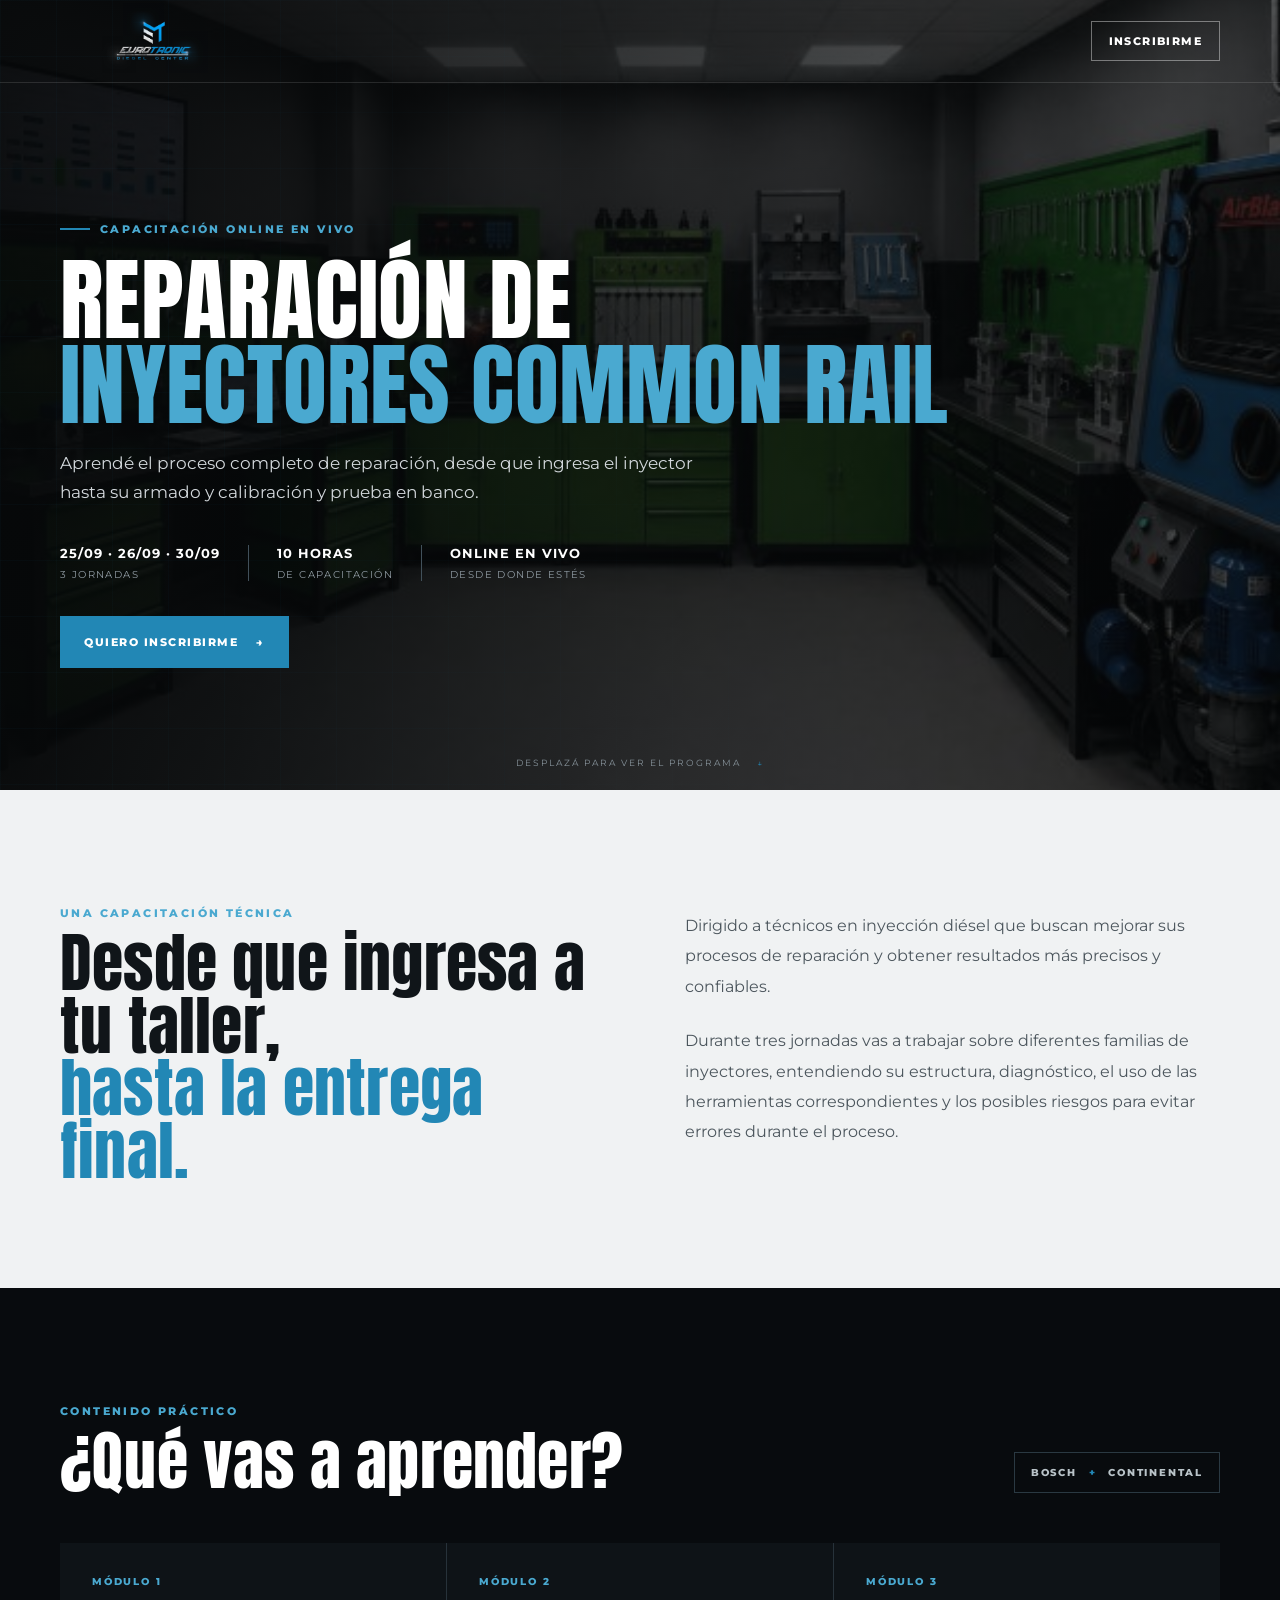
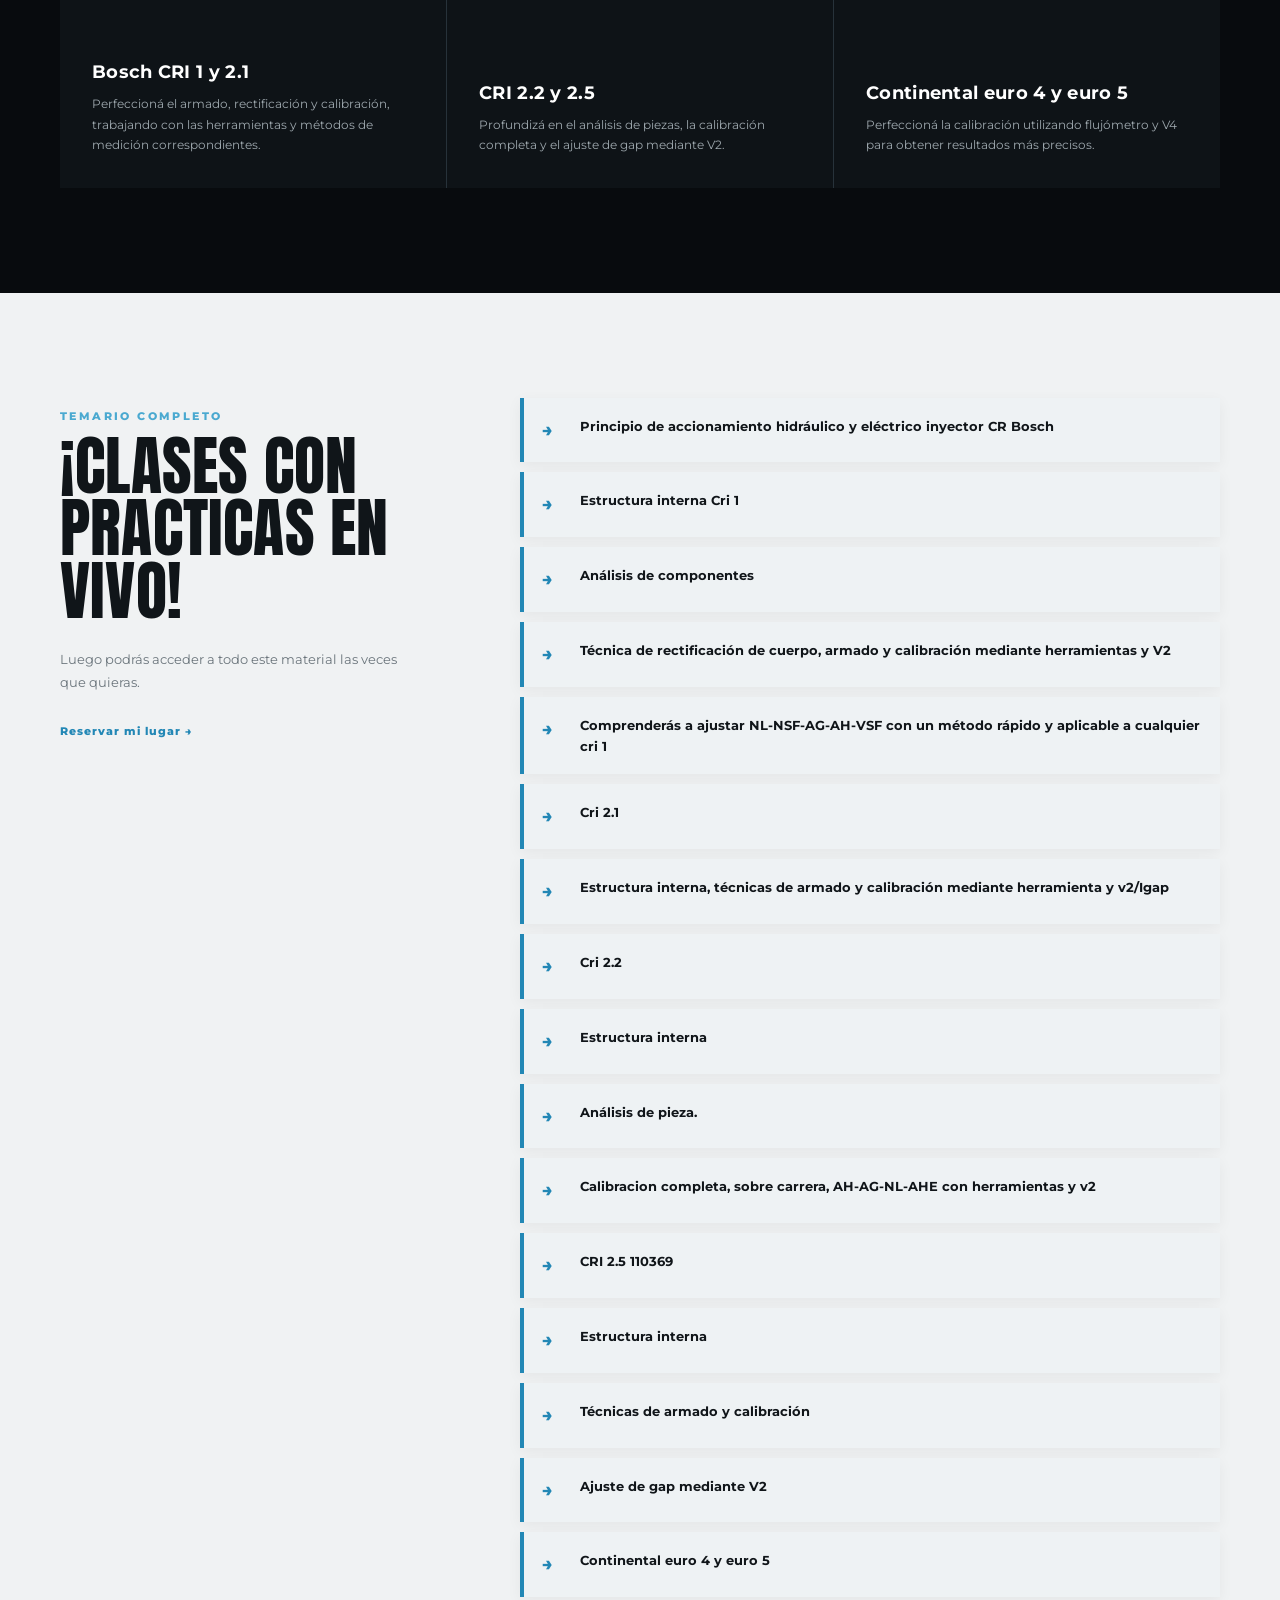
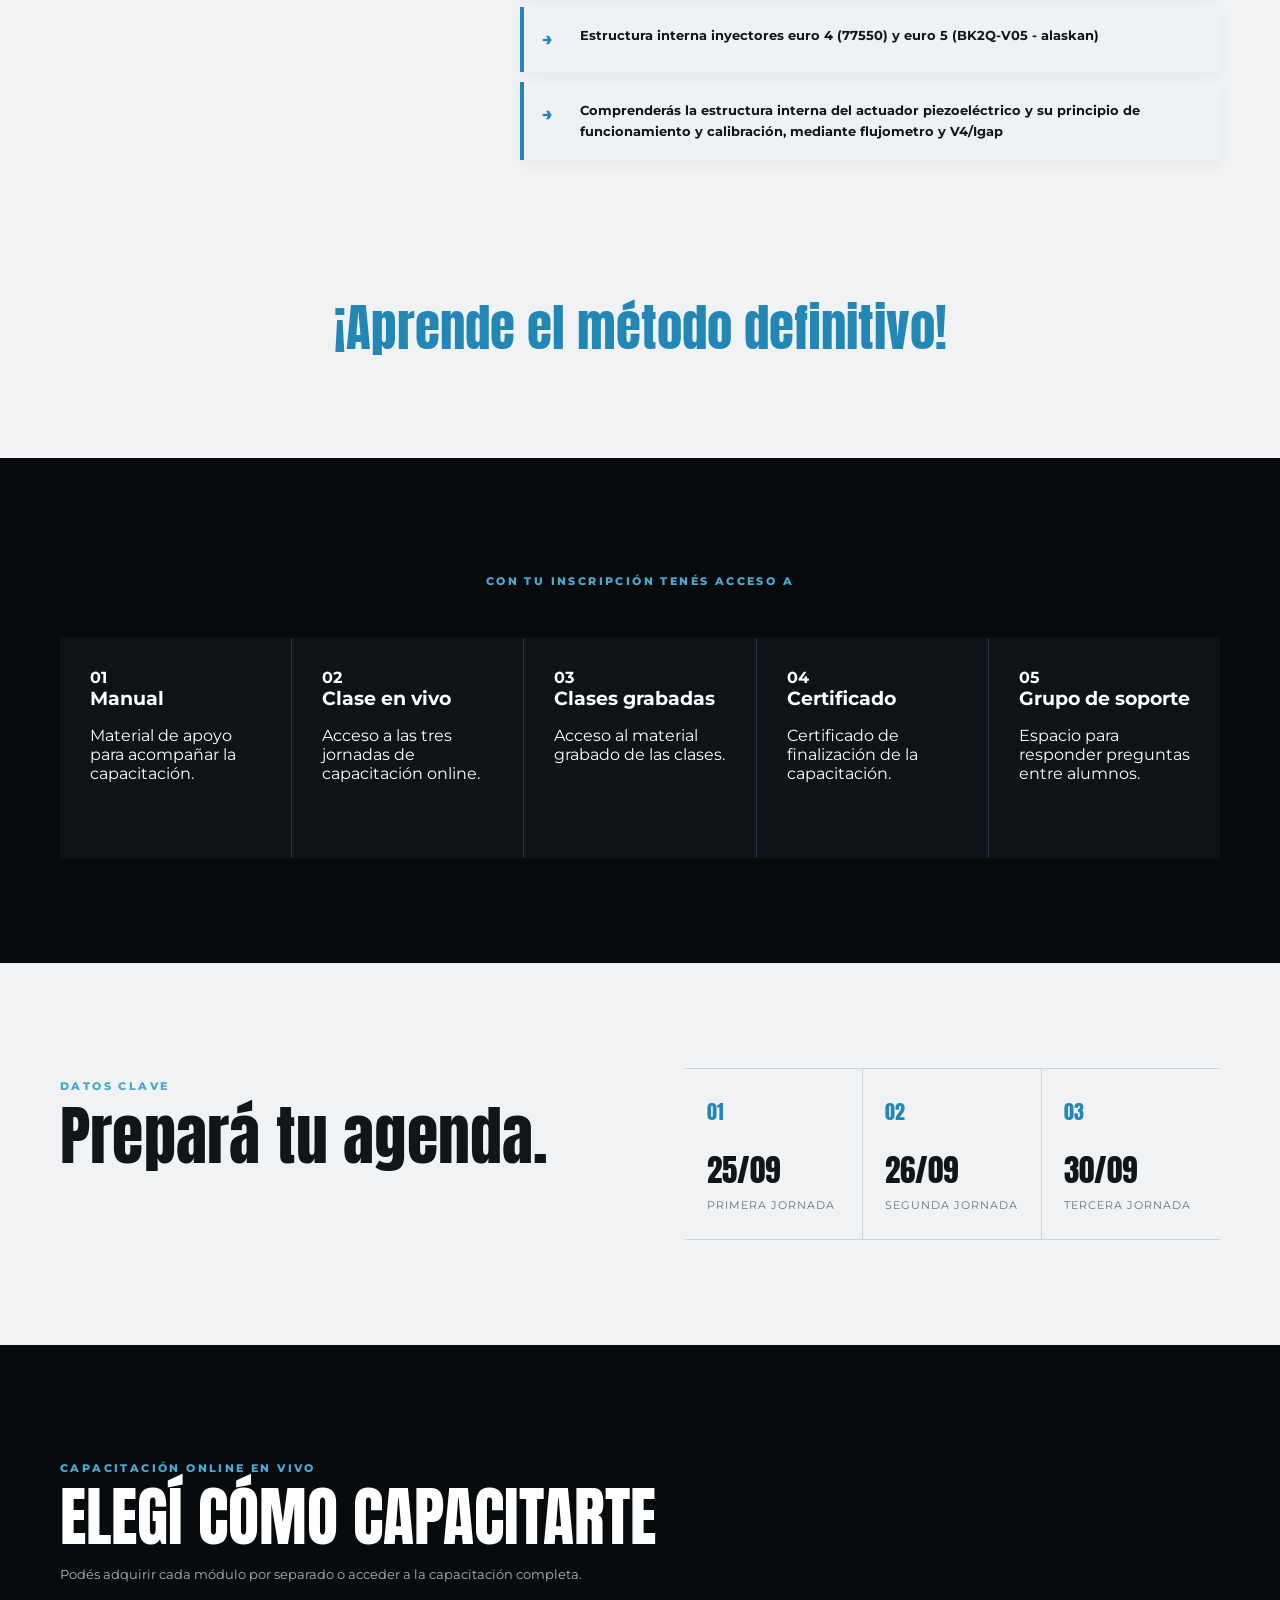
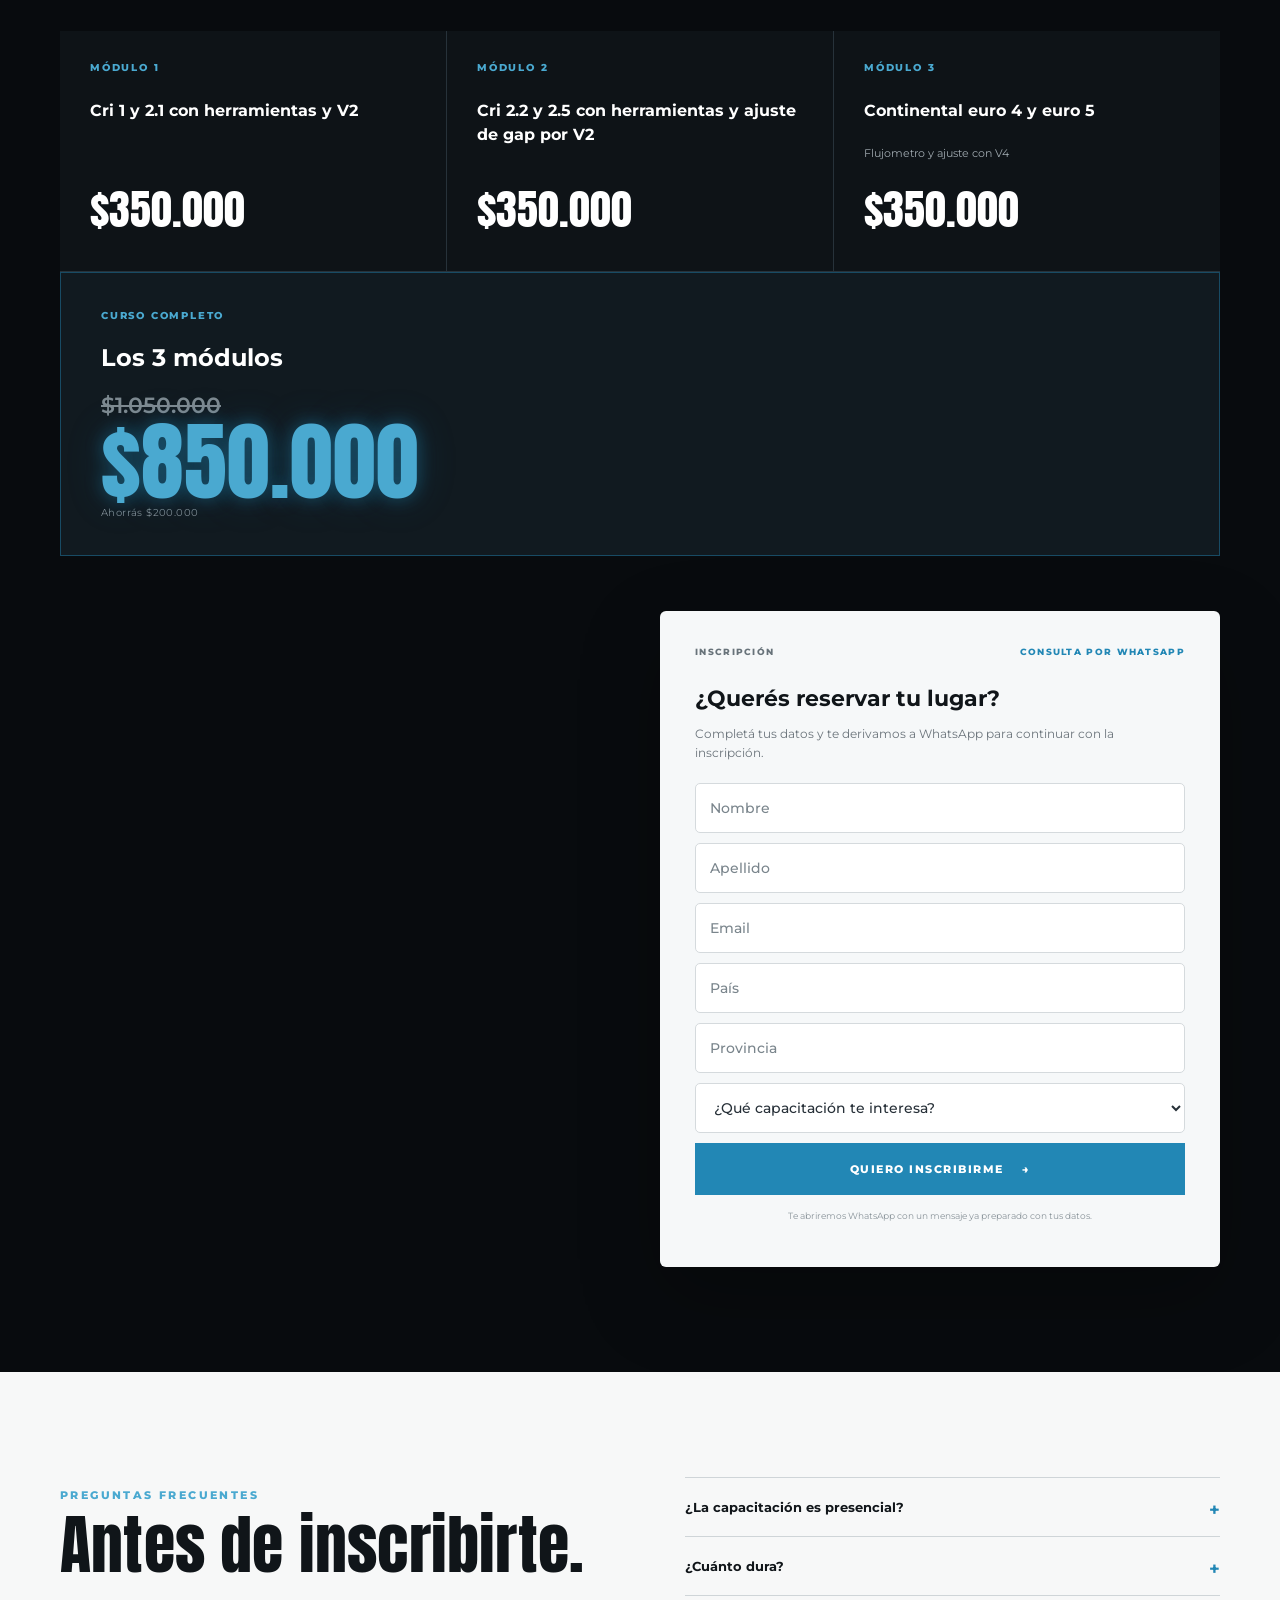
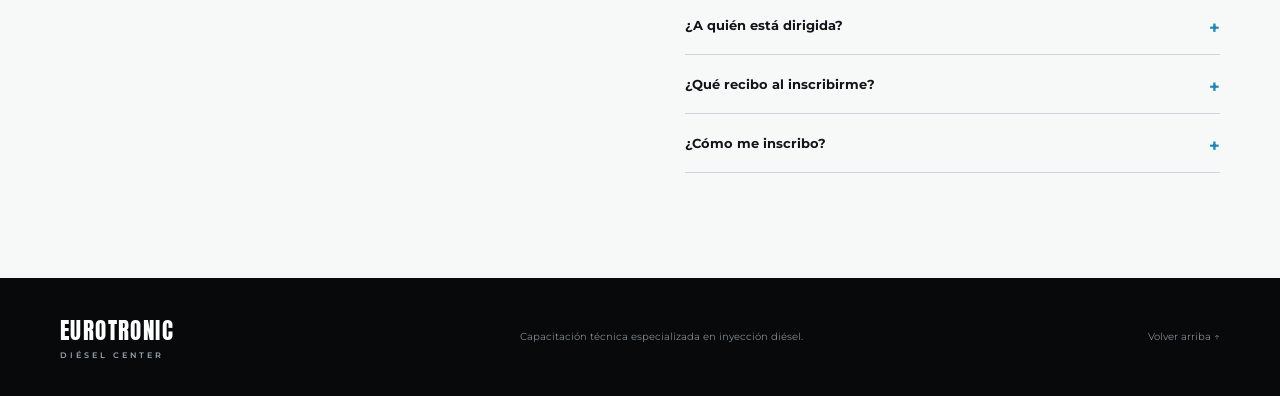
==== index.html @ 3457bec1 "Add files via upload" ====
<!doctype html>
<html lang="es">
<head>
  <meta charset="utf-8">
  <meta name="viewport" content="width=device-width, initial-scale=1">
  <meta name="description" content="Capacitación online en vivo de Reparación de inyectores Common Rail para mecánicos y técnicos. 3 jornadas, 10 horas, manual, certificado y grupo de soporte.">
  <meta name="theme-color" content="#0a0d10">
  <title>Reparación de inyectores Common Rail | Eurotronic Diésel Center</title>
  <link rel="preconnect" href="https://fonts.googleapis.com">
  <link rel="preconnect" href="https://fonts.gstatic.com" crossorigin>
  <link href="https://fonts.googleapis.com/css2?family=Anton&family=Montserrat:wght@400;500;600;700;800&display=swap" rel="stylesheet">
  <link rel="stylesheet" href="styles.css">
</head>
<body>
  <header class="site-header">
    <div class="container header-inner">
      <a class="brand brand-logo" href="#inicio" aria-label="Eurotronic Diésel Center"><img src="assets/eurotronic-logo.png" alt="Eurotronic Diésel Center"></a>
      <a class="header-cta" href="#inscripcion">INSCRIBIRME</a>
    </div>
  </header>

  <main id="inicio">
    <section class="hero">
      <div class="hero-bg" aria-hidden="true"></div>
      <div class="hero-grid"></div>
      <div class="container hero-content">
        <div class="eyebrow"><span></span> CAPACITACIÓN ONLINE EN VIVO</div>
        <h1>REPARACIÓN DE<br><em>INYECTORES COMMON RAIL</em></h1>
        <p class="hero-lead">Aprendé el proceso completo de reparación, desde que ingresa el inyector hasta su armado y calibración y prueba en banco.</p>
        <div class="hero-meta">
          <div><strong>25/09 · 26/09 · 30/09</strong><small>3 jornadas</small></div>
          <div><strong>10 HORAS</strong><small>de capacitación</small></div>
          <div><strong>ONLINE EN VIVO</strong><small>desde donde estés</small></div>
        </div>
        <a class="btn btn-primary" href="#inscripcion">QUIERO INSCRIBIRME <span>→</span></a>
      </div>
      <div class="scroll-note">DESPLAZÁ PARA VER EL PROGRAMA <span>↓</span></div>
    </section>

    <section class="intro section">
      <div class="container intro-grid">
        <div>
          <p class="section-kicker">UNA CAPACITACIÓN TÉCNICA</p>
          <h2>Desde que ingresa a tu taller,<br><span>hasta la entrega final.</span></h2>
        </div>
        <div class="intro-copy">
          <p>Dirigido a técnicos en inyección diésel que buscan mejorar sus procesos de reparación y obtener resultados más precisos y confiables.</p>
          <p>Durante tres jornadas vas a trabajar sobre diferentes familias de inyectores, entendiendo su estructura, diagnóstico, el uso de las herramientas correspondientes y los posibles riesgos para evitar errores durante el proceso.</p>
        </div>
      </div>
    </section>

    <section class="families section section-dark">
      <div class="container">
        <div class="section-head">
          <div>
            <p class="section-kicker">CONTENIDO PRÁCTICO</p>
            <h2>¿Qué vas a aprender?</h2>
          </div>
          <div class="technical-tag">BOSCH <span>+</span> CONTINENTAL</div>
        </div>
        <div class="module-grid">
          <article class="module-card"><span class="module-label">MÓDULO 1</span><h3>Bosch CRI 1 y 2.1</h3><p>Perfeccioná el armado, rectificación y calibración, trabajando con las herramientas y métodos de medición correspondientes.</p></article>
          <article class="module-card"><span class="module-label">MÓDULO 2</span><h3>CRI 2.2 y 2.5</h3><p>Profundizá en el análisis de piezas, la calibración completa y el ajuste de gap mediante V2.</p></article>
          <article class="module-card"><span class="module-label">MÓDULO 3</span><h3>Continental euro 4 y euro 5</h3><p>Perfeccioná la calibración utilizando flujómetro y V4 para obtener resultados más precisos.</p></article>
        </div>
      </div>
    </section>

    <section class="syllabus section">
      <div class="container syllabus-grid">
        <div class="syllabus-sticky">
          <p class="section-kicker">TEMARIO COMPLETO</p>
          <h2>¡CLASES CON PRACTICAS EN VIVO!</h2>
          <p>Luego podrás acceder a todo este material las veces que quieras.</p>
          <a class="text-link" href="#inscripcion">Reservar mi lugar →</a>
        </div>
        <div class="syllabus-list">
          <div class="syllabus-item">Principio de accionamiento hidráulico y eléctrico inyector CR Bosch</div>
          <div class="syllabus-item">Estructura interna Cri 1</div>
          <div class="syllabus-item">Análisis de componentes</div>
          <div class="syllabus-item">Técnica de rectificación de cuerpo, armado y calibración mediante herramientas y V2</div>
          <div class="syllabus-item">Comprenderás a ajustar NL-NSF-AG-AH-VSF con un método rápido y aplicable a cualquier cri 1</div>
          <div class="syllabus-item">Cri 2.1</div>
          <div class="syllabus-item">Estructura interna, técnicas de armado y calibración mediante herramienta y v2/Igap</div>
          <div class="syllabus-item">Cri 2.2</div>
          <div class="syllabus-item">Estructura interna</div>
          <div class="syllabus-item">Análisis de pieza.</div>
          <div class="syllabus-item">Calibracion completa, sobre carrera, AH-AG-NL-AHE con herramientas y v2</div>
          <div class="syllabus-item">CRI 2.5 110369</div>
          <div class="syllabus-item">Estructura interna</div>
          <div class="syllabus-item">Técnicas de armado y calibración</div>
          <div class="syllabus-item">Ajuste de gap mediante V2</div>
          <div class="syllabus-item">Continental euro 4 y euro 5</div>
          <div class="syllabus-item">Estructura interna inyectores euro 4 (77550) y euro 5 (BK2Q-V05 - alaskan)</div>
          <div class="syllabus-item">Comprenderás la estructura interna del actuador piezoeléctrico y su principio de funcionamiento y calibración, mediante flujometro y V4/Igap</div>
        </div>
        <div class="definitive-method">¡Aprende el método definitivo!</div>
      </div>
    </section>

    <section class="includes section section-dark">
      <div class="container">
        <div class="section-head centered"><p class="section-kicker">CON TU INSCRIPCIÓN TENÉS ACCESO A</p></div>
        <div class="include-grid">
          <div class="include-card"><b>01</b><h3>Manual</h3><p>Material de apoyo para acompañar la capacitación.</p></div>
          <div class="include-card"><b>02</b><h3>Clase en vivo</h3><p>Acceso a las tres jornadas de capacitación online.</p></div>
          <div class="include-card"><b>03</b><h3>Clases grabadas</h3><p>Acceso al material grabado de las clases.</p></div>
          <div class="include-card"><b>04</b><h3>Certificado</h3><p>Certificado de finalización de la capacitación.</p></div>
          <div class="include-card"><b>05</b><h3>Grupo de soporte</h3><p>Espacio para responder preguntas entre alumnos.</p></div>
        </div>
      </div>
    </section>

    <section class="info section">
      <div class="container info-grid">
        <div><p class="section-kicker">DATOS CLAVE</p><h2>Prepará tu agenda.</h2></div>
        <div class="timeline">
          <div><span>01</span><strong>25/09</strong><p>Primera jornada</p></div>
          <div><span>02</span><strong>26/09</strong><p>Segunda jornada</p></div>
          <div><span>03</span><strong>30/09</strong><p>Tercera jornada</p></div>
        </div>
      </div>
    </section>

    <section class="offer section section-dark" id="inscripcion">
      <div class="container">
        <div class="offer-heading">
          <p class="section-kicker">CAPACITACIÓN ONLINE EN VIVO</p>
          <h2>ELEGÍ CÓMO CAPACITARTE</h2>
          <p>Podés adquirir cada módulo por separado o acceder a la capacitación completa.</p>
        </div>
        <div class="pricing-grid">
          <article class="pricing-card">
            <span class="pricing-label">MÓDULO 1</span>
            <h3>Cri 1 y 2.1 con herramientas y V2</h3>
            <strong>$350.000</strong>
          </article>
          <article class="pricing-card">
            <span class="pricing-label">MÓDULO 2</span>
            <h3>Cri 2.2 y 2.5 con herramientas y ajuste de gap por V2</h3>
            <strong>$350.000</strong>
          </article>
          <article class="pricing-card">
            <span class="pricing-label">MÓDULO 3</span>
            <h3>Continental euro 4 y euro 5</h3>
            <p>Flujometro y ajuste con V4</p>
            <strong>$350.000</strong>
          </article>
          <article class="pricing-card pricing-card-complete">
            <span class="pricing-label">CURSO COMPLETO</span>
            <h3>Los 3 módulos</h3>
            <div class="price"><del>$1.050.000</del><strong>$850.000</strong></div>
            <small>Ahorrás $200.000</small>
          </article>
        </div>
        <div class="registration-wrap">
          <div class="payment-card">
            <div class="payment-top"><span>INSCRIPCIÓN</span><span class="secure">CONSULTA POR WHATSAPP</span></div>
            <h3>¿Querés reservar tu lugar?</h3>
            <p>Completá tus datos y te derivamos a WhatsApp para continuar con la inscripción.</p>
            <form id="registration-form" class="registration-form">
              <input name="name" required placeholder="Nombre" autocomplete="given-name">
              <input name="surname" required placeholder="Apellido" autocomplete="family-name">
              <input name="email" required type="email" placeholder="Email" autocomplete="email">
              <input name="country" required placeholder="País" autocomplete="country-name">
              <input name="province" required placeholder="Provincia">
              <select name="interest" required aria-label="Elegí tu capacitación">
                <option value="" selected disabled>¿Qué capacitación te interesa?</option>
                <option value="Me interesa el módulo 1">Me interesa el módulo 1</option>
                <option value="Me interesa el módulo 2">Me interesa el módulo 2</option>
                <option value="Me interesa el módulo 3">Me interesa el módulo 3</option>
                <option value="Quiero el curso completo">Quiero el curso completo</option>
              </select>
              <button class="btn btn-primary btn-full" type="submit">QUIERO INSCRIBIRME <span>→</span></button>
            </form>
            <p class="payment-note">Te abriremos WhatsApp con un mensaje ya preparado con tus datos.</p>
          </div>
        </div>
      </div>
    </section>

    <section class="faq section">
      <div class="container faq-grid">
        <div><p class="section-kicker">PREGUNTAS FRECUENTES</p><h2>Antes de inscribirte.</h2></div>
        <div class="faq-list">
          <details><summary>¿La capacitación es presencial?</summary><p>No. Es una capacitación online en vivo.</p></details>
          <details><summary>¿Cuánto dura?</summary><p>Son 3 jornadas —25/09, 26/09 y 30/09— con un total de 10 horas de capacitación.</p></details>
          <details><summary>¿A quién está dirigida?</summary><p>A mecánicos y técnicos interesados en aprender el proceso de reparación de inyectores Common Rail.</p></details>
          <details><summary>¿Qué recibo al inscribirme?</summary><p>Manual, acceso a la clase en vivo, acceso al material de las clases grabadas, certificado de finalización y grupo de soporte.</p></details>
          <details><summary>¿Cómo me inscribo?</summary><p>Completás tus datos en esta página y te derivamos a WhatsApp para continuar con la inscripción.</p></details>
        </div>
      </div>
    </section>
  </main>

  <footer class="footer"><div class="container footer-inner"><div class="brand">EUROTRONIC <span>DIÉSEL CENTER</span></div><p>Capacitación técnica especializada en inyección diésel.</p><a href="#inicio">Volver arriba ↑</a></div></footer>
  <script src="app.js"></script>
</body>
</html>
---- styles.css ----
:root{--bg:#080b0e;--panel:#10151a;--panel2:#141b21;--text:#f2f5f6;--muted:#a6afb6;--line:#263139;--accent:#2287b5;--accent2:#4aa9d0;--white:#fff;--max:1160px}*{box-sizing:border-box}html{scroll-behavior:smooth}body{margin:0;background:#f0f2f3;color:#101519;font-family:Montserrat,Arial,sans-serif}a{text-decoration:none;color:inherit}.container{width:min(calc(100% - 40px),var(--max));margin:auto}.site-header{position:absolute;z-index:20;top:0;left:0;width:100%;border-bottom:1px solid rgba(255,255,255,.12)}.header-inner{height:82px;display:flex;align-items:center;justify-content:space-between}.brand{font-family:Anton,Impact,sans-serif;letter-spacing:1.4px;font-size:23px;color:#fff}.brand span{display:block;font:600 8px/1.2 Montserrat,sans-serif;letter-spacing:3px;color:#9aa4ab;margin-top:3px}.brand-logo{display:flex;align-items:center;height:82px}.brand-logo img{display:block;width:190px;height:auto;max-height:76px;object-fit:contain}.header-cta{font-size:11px;font-weight:800;letter-spacing:1.4px;color:#fff;border:1px solid rgba(255,255,255,.4);padding:12px 17px}.hero{min-height:790px;position:relative;display:flex;align-items:center;overflow:hidden;background:#080b0e;color:#fff}.hero-bg{position:absolute;inset:0;background-image:linear-gradient(90deg,rgba(5,8,10,.96) 0%,rgba(5,8,10,.84) 42%,rgba(5,8,10,.64) 100%),url('assets/hero-lab.jpg');background-size:cover;background-position:center;filter:saturate(.7)}.hero-grid{position:absolute;inset:0;background-image:linear-gradient(rgba(34,135,181,.08) 1px,transparent 1px),linear-gradient(90deg,rgba(34,135,181,.08) 1px,transparent 1px);background-size:56px 56px;mask-image:linear-gradient(to right,black,transparent 75%);opacity:.45}.hero-content{position:relative;padding-top:100px}.eyebrow,.section-kicker{font-size:11px;font-weight:800;letter-spacing:2.4px;color:var(--accent2)}.eyebrow{display:flex;align-items:center;gap:10px}.eyebrow span{width:30px;height:2px;background:var(--accent)}h1,h2,h3{margin:0}.hero h1{font:normal clamp(52px,7vw,92px)/.94 Anton,Impact,sans-serif;letter-spacing:.3px;max-width:900px;margin:22px 0}.hero h1 em{font-style:normal;color:var(--accent2)}.hero-lead{max-width:640px;color:#d3d8dc;font-size:17px;line-height:1.7}.hero-meta{display:flex;gap:0;margin:38px 0 35px}.hero-meta>div{padding:0 28px;border-left:1px solid #41505a}.hero-meta>div:first-child{padding-left:0;border-left:0}.hero-meta strong{display:block;font-size:13px;letter-spacing:1px}.hero-meta small{display:block;margin-top:7px;color:#8f9aa2;font-size:10px;text-transform:uppercase;letter-spacing:1.4px}.btn{display:inline-flex;justify-content:center;align-items:center;gap:18px;min-height:52px;padding:0 24px;border:0;font:800 11px Montserrat,sans-serif;letter-spacing:1.5px;cursor:pointer}.btn-primary{background:var(--accent);color:#fff}.btn-primary:hover{background:#2b99c9}.btn-outline{background:transparent;border:1px solid var(--accent);color:var(--accent)}.btn-full{width:100%}.scroll-note{position:absolute;bottom:22px;left:50%;transform:translateX(-50%);font-size:9px;letter-spacing:2px;color:#87939b}.scroll-note span{margin-left:12px;color:var(--accent)}.section{padding:105px 0}.section-dark{background:var(--bg);color:#fff}.intro-grid,.info-grid,.capture-grid,.faq-grid{display:grid;grid-template-columns:1fr 1fr;gap:90px;align-items:start}.intro h2,.section-head h2,.syllabus h2,.info h2,.capture-grid h2,.faq h2{font:normal clamp(42px,5vw,66px)/.98 Anton,Impact,sans-serif;letter-spacing:.2px;margin-top:12px}.intro h2 span,.syllabus h2 span,.capture-grid h2 span{color:var(--accent)}.intro-copy{font-size:16px;line-height:1.9;color:#4c565d}.intro-copy p+p{margin-top:24px}.section-head{display:flex;justify-content:space-between;align-items:end;margin-bottom:50px}.technical-tag{font-size:10px;font-weight:800;letter-spacing:1.8px;border:1px solid #2a3942;padding:13px 16px;color:#b9c3c8}.technical-tag span{color:var(--accent);padding:0 7px}.module-grid{display:grid;grid-template-columns:repeat(3,1fr);gap:1px;background:#27323a}.module-card{background:#0e1317;padding:32px;min-height:245px;display:flex;flex-direction:column;justify-content:space-between}.module-label{font-size:10px;font-weight:800;letter-spacing:1.8px;color:var(--accent2)}.module-card h3{font-size:18px;line-height:1.35;letter-spacing:.3px;max-width:360px;margin-top:14px}.module-card p{font-size:12px;line-height:1.7;color:#9ea8ae;margin:10px 0 0;max-width:360px}.module-card{justify-content:flex-start}.module-label{margin-bottom:auto}.syllabus-grid{display:grid;grid-template-columns:360px 1fr;gap:100px}.syllabus-sticky{position:sticky;top:100px}.syllabus-sticky>p:not(.section-kicker){font-size:13px;color:#6a747b;line-height:1.8;margin:25px 0}.text-link{font-size:11px;font-weight:800;color:var(--accent);letter-spacing:1px}.syllabus-list{border-top:0}.syllabus-list .syllabus-item{position:relative;display:flex;align-items:flex-start;gap:18px;margin:0 0 10px;padding:18px 20px 18px 18px;background:#eef2f4;border-left:4px solid var(--accent);font-size:13px;line-height:1.6;font-weight:700;box-shadow:0 4px 14px rgba(16,21,25,.05)}.syllabus-list .syllabus-item::before{content:'→';flex:0 0 20px;color:var(--accent);font-weight:800;font-size:18px;line-height:1.6}.syllabus-list .syllabus-item::after{content:none}.syllabus-list .syllabus-item:hover{background:#e5ebee}.definitive-method{grid-column:1/-1;text-align:center;margin-top:32px;font:normal clamp(34px,4vw,52px)/1 Anton,Impact,sans-serif;color:var(--accent)}.centered{text-align:center;display:block}.include-grid{display:grid;grid-template-columns:repeat(5,1fr);gap:1px;background:#27323a}.include-card{background:#0e1317;padding:30px;min-height:220px}.timeline{display:grid;grid-template-columns:repeat(3,1fr);border-top:1px solid #cdd3d7;border-bottom:1px solid #cdd3d7}.timeline div{padding:27px 22px;border-right:1px solid #cdd3d7}.timeline div:last-child{border-right:0}.timeline span{display:block;color:var(--accent);font:normal 20px Anton}.timeline strong{font:normal 31px Anton;display:block;margin:20px 0 5px}.timeline p{margin:0;color:#6b747a;font-size:11px;text-transform:uppercase;letter-spacing:1px}.offer-heading{max-width:760px;margin-bottom:45px}.offer-heading h2{font:normal clamp(46px,5vw,72px)/.98 Anton;margin:10px 0 15px}.offer-heading>p:not(.section-kicker){font-size:13px;line-height:1.7;color:#aab3b8}.pricing-grid{display:grid;grid-template-columns:repeat(3,1fr);gap:1px;background:#27323a}.pricing-card{background:#0e1317;padding:30px;min-height:240px;display:flex;flex-direction:column;align-items:flex-start}.pricing-label{font-size:10px;font-weight:800;letter-spacing:1.8px;color:var(--accent2)}.pricing-card h3{font-size:16px;line-height:1.5;margin:25px 0 auto}.pricing-card>strong{font:normal 42px Anton;color:#fff}.pricing-card p{font-size:11px;color:#9ea8ae;margin:-8px 0 18px}.pricing-card-complete{grid-column:1/-1;background:#111a20;border:1px solid rgba(34,135,181,.45);padding:36px 40px;min-height:250px}.pricing-card-complete h3{font-size:24px;margin:18px 0 4px}.pricing-card-complete .price{margin:12px 0 4px}.pricing-card-complete small{font-size:10px;color:#7f8b92;letter-spacing:.4px}.price{display:flex;flex-direction:column;align-items:flex-start;gap:2px}.price del{font:600 22px Montserrat;color:#7e8a91;text-decoration-thickness:2px}.price strong{font:normal clamp(64px,7vw,86px)/.95 Anton,Impact,sans-serif;color:var(--accent2);text-shadow:0 0 18px rgba(34,135,181,.45),0 0 42px rgba(34,135,181,.2);position:relative}.pricing-card-complete .price strong{font-size:clamp(64px,7vw,86px)}.price strong::after{content:'';position:absolute;inset:-8px -18px;z-index:-1;background:rgba(34,135,181,.10);filter:blur(16px);border-radius:8px}.offer-copy>p{color:#aab3b8;font-size:13px;line-height:1.7}.offer-copy ul{padding:0;list-style:none;margin:30px 0 0}.offer-copy li{font-size:12px;padding:10px 0;border-bottom:1px solid #263139;color:#d6dce0}.offer-copy li:before{content:'✓';color:var(--accent);margin-right:12px}.registration-wrap{display:flex;justify-content:flex-end;margin-top:55px}.registration-wrap .payment-card{width:min(100%,560px)}.payment-card{background:#f6f8f9;color:#101519;padding:35px;border-radius:6px;box-shadow:0 30px 80px rgba(0,0,0,.25)}.payment-top{display:flex;justify-content:space-between;font-size:9px;font-weight:800;letter-spacing:1.3px;color:#68737a}.secure{color:#2287b5}.payment-card h3{font-size:22px;margin:28px 0 10px}.payment-card>p{font-size:12px;line-height:1.6;color:#6b747b}.registration-form{display:grid;gap:10px;margin-top:20px}.registration-form input,.registration-form select{margin:0;font-size:14px}.registration-form input{width:100%;height:50px;padding:0 14px;border:1px solid #d5dadd;border-radius:5px;background:#fff;color:#273038;font:500 14px Montserrat,Arial,sans-serif}.registration-form input::placeholder{color:#7a858c;opacity:1}.registration-form select{width:100%;height:50px;padding:0 14px;border:1px solid #d5dadd;border-radius:5px;background:#fff;color:#273038;font:500 14px Montserrat,Arial,sans-serif}.payment-card label{display:block;font-size:10px;font-weight:800;margin:24px 0 7px}.payment-note{font-size:9px!important;text-align:center;color:#8a949a!important;margin-top:14px}.form-error{color:#b42318;font-size:11px;margin-top:10px;min-height:14px}.capture-grid{align-items:center}.capture-grid h2{max-width:560px}.capture-grid>div>p:not(.section-kicker){font-size:14px;line-height:1.8;color:#59636a;max-width:600px}.faq{background:#f7f8f8}.faq-list{border-top:1px solid #cfd5d8}.faq-list details{border-bottom:1px solid #cfd5d8}.faq-list summary{padding:21px 0;font-size:13px;font-weight:700;cursor:pointer;list-style:none}.faq-list summary::-webkit-details-marker{display:none}.faq-list summary:after{content:'+';float:right;color:var(--accent);font-size:18px}.faq-list details[open] summary:after{content:'−'}.faq-list p{font-size:12px;line-height:1.7;color:#687279;max-width:700px;padding:0 0 20px;margin:0}.footer{background:#07090b;color:#fff;padding:35px 0}.footer-inner{display:flex;align-items:center;justify-content:space-between;gap:30px}.footer p,.footer a{font-size:10px;color:#7f8a91}.inner-page{background:var(--bg);min-height:100vh;color:#fff}.registration{min-height:100vh;display:grid;place-items:center;padding:30px}.registration-card{width:min(100%,520px);background:#10151a;border:1px solid #263139;padding:42px}.registration-card h1{font:normal 54px Anton;margin:10px 0 15px}.registration-card form{display:grid;gap:11px}.registration-card input{background:#fff;color:#111}.registration-card .brand{margin-bottom:55px}
@media(max-width:900px){.module-grid{grid-template-columns:1fr}.include-grid{grid-template-columns:1fr 1fr}.intro-grid,.info-grid,.capture-grid,.faq-grid{grid-template-columns:1fr;gap:45px}.syllabus-grid{grid-template-columns:1fr;gap:50px}.syllabus-sticky{position:static}.offer-grid{gap:45px}.hero{min-height:760px}.hero-meta{flex-wrap:wrap;gap:20px}.hero-meta>div{padding-right:20px}.footer-inner{flex-wrap:wrap}.header-cta{display:none}.header-logo{width:150px;height:58px}.brand-logo img{width:160px;max-height:64px}}
@media(max-width:560px){.pricing-grid{grid-template-columns:1fr}.pricing-card-complete{grid-column:1}.container{width:min(calc(100% - 28px),var(--max))}.hero h1{font-size:52px}.hero-lead{font-size:14px}.hero-meta{display:grid;grid-template-columns:1fr 1fr}.hero-meta>div{padding:0 15px}.hero-meta>div:nth-child(3){grid-column:span 2;padding-left:0;border-left:0}.module-grid{grid-template-columns:1fr}.include-grid{grid-template-columns:1fr}.timeline{grid-template-columns:1fr}.timeline div{border-right:0;border-bottom:1px solid #cdd3d7}.timeline div:last-child{border-bottom:0}.section{padding:75px 0}.payment-card{padding:25px}.registration{padding:14px}.registration-card{padding:28px 22px}.registration-card h1{font-size:46px}}
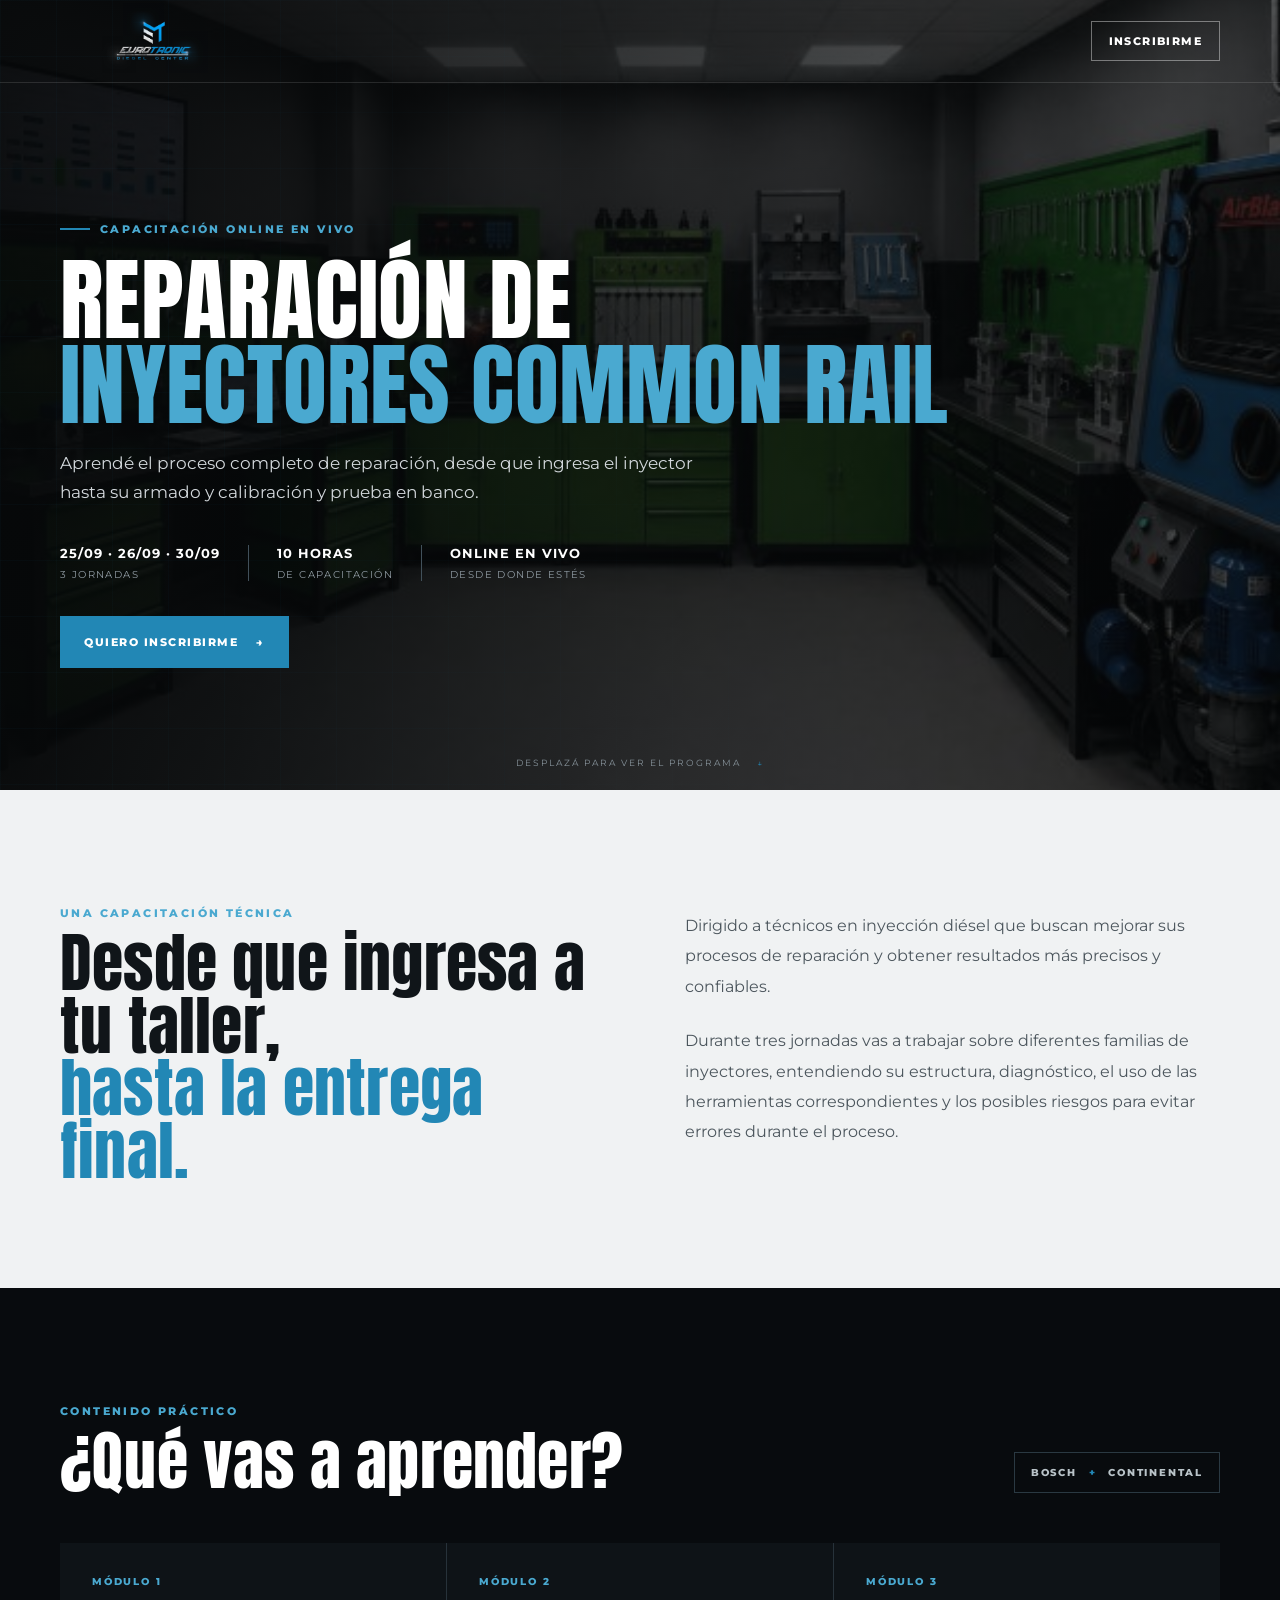
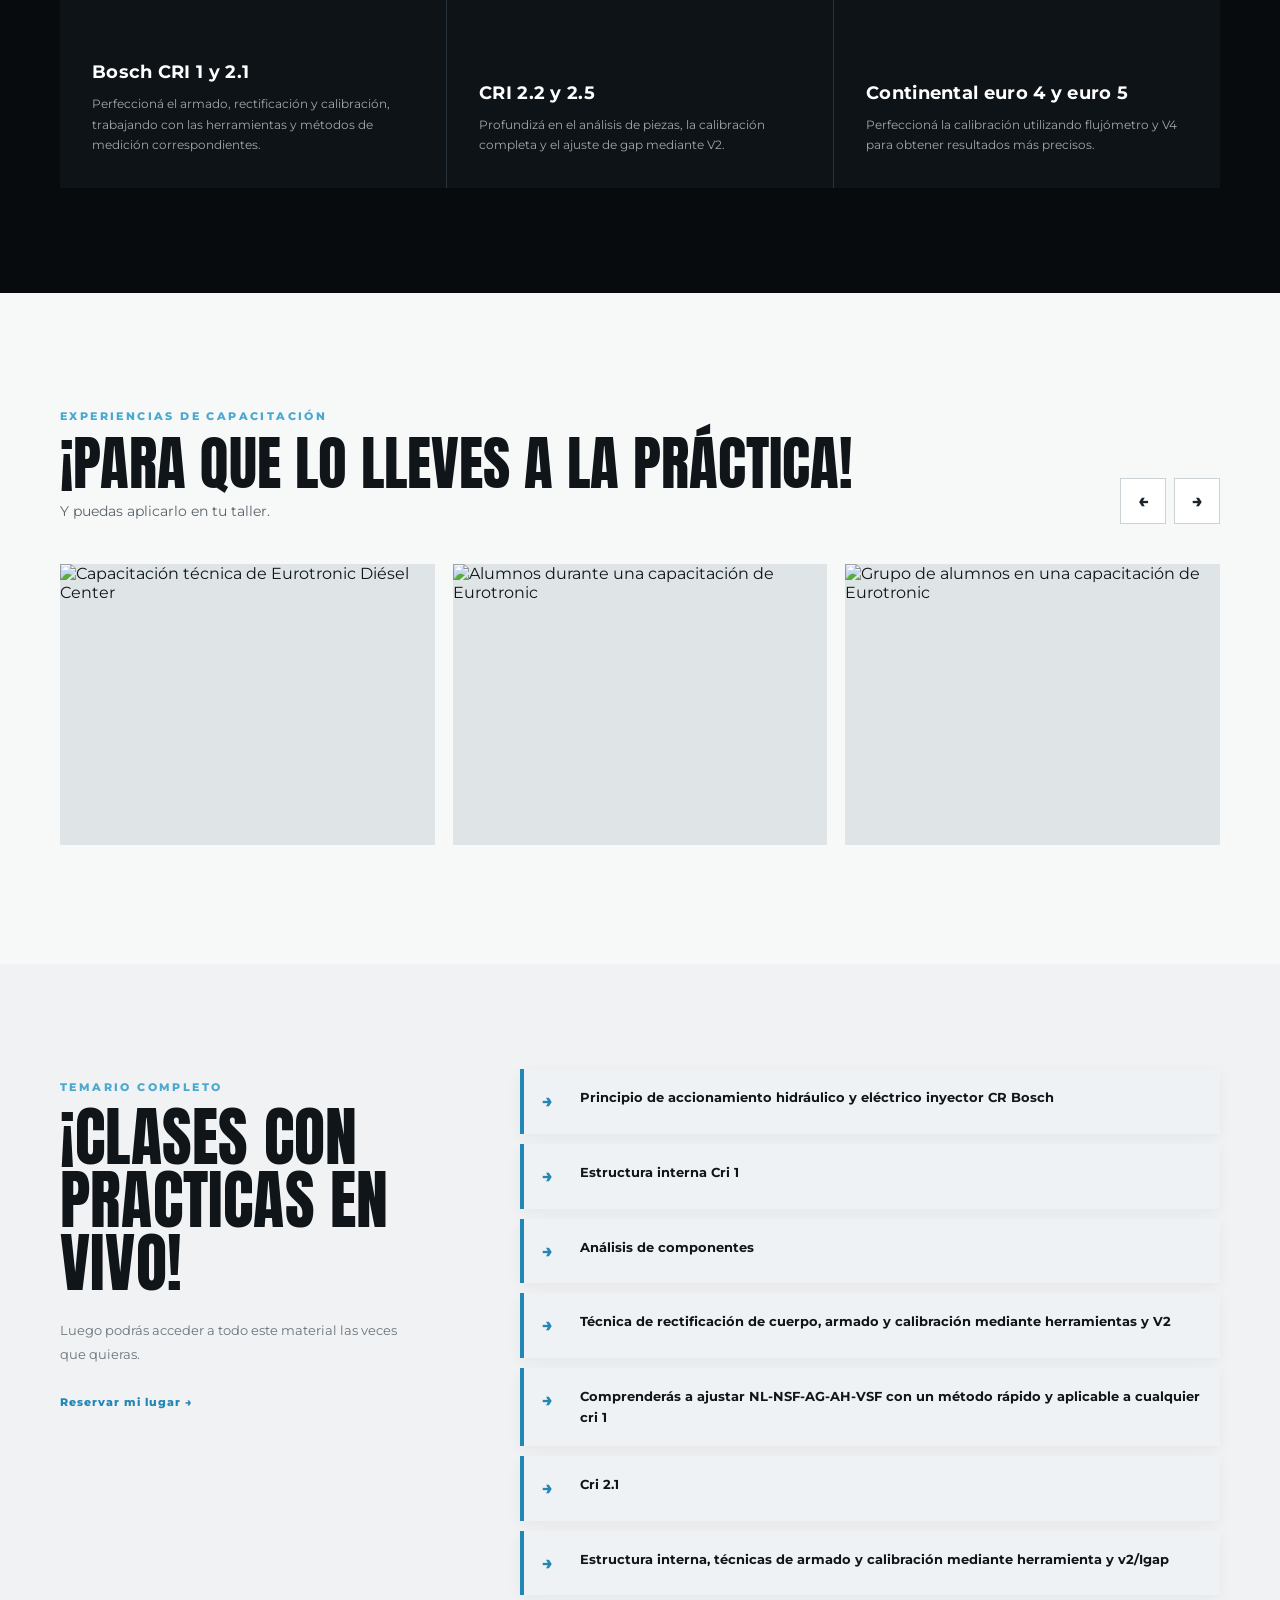
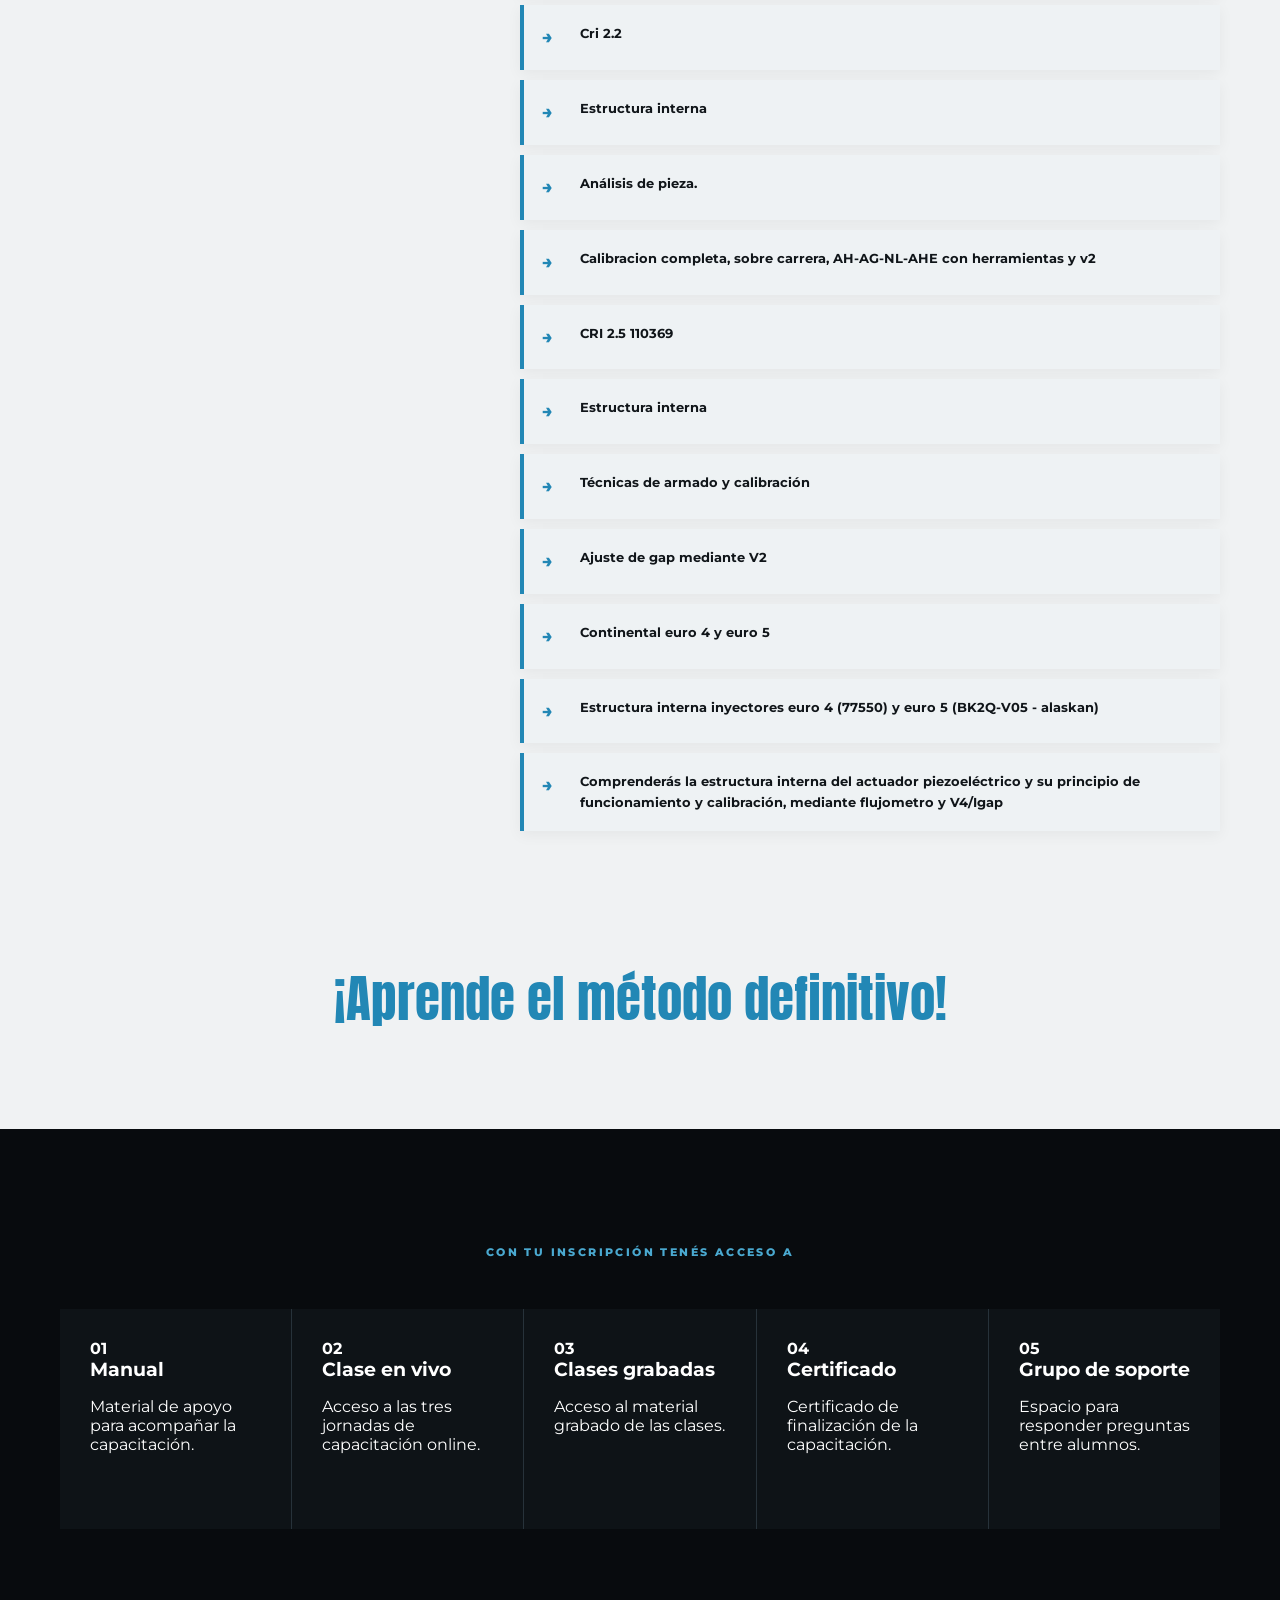
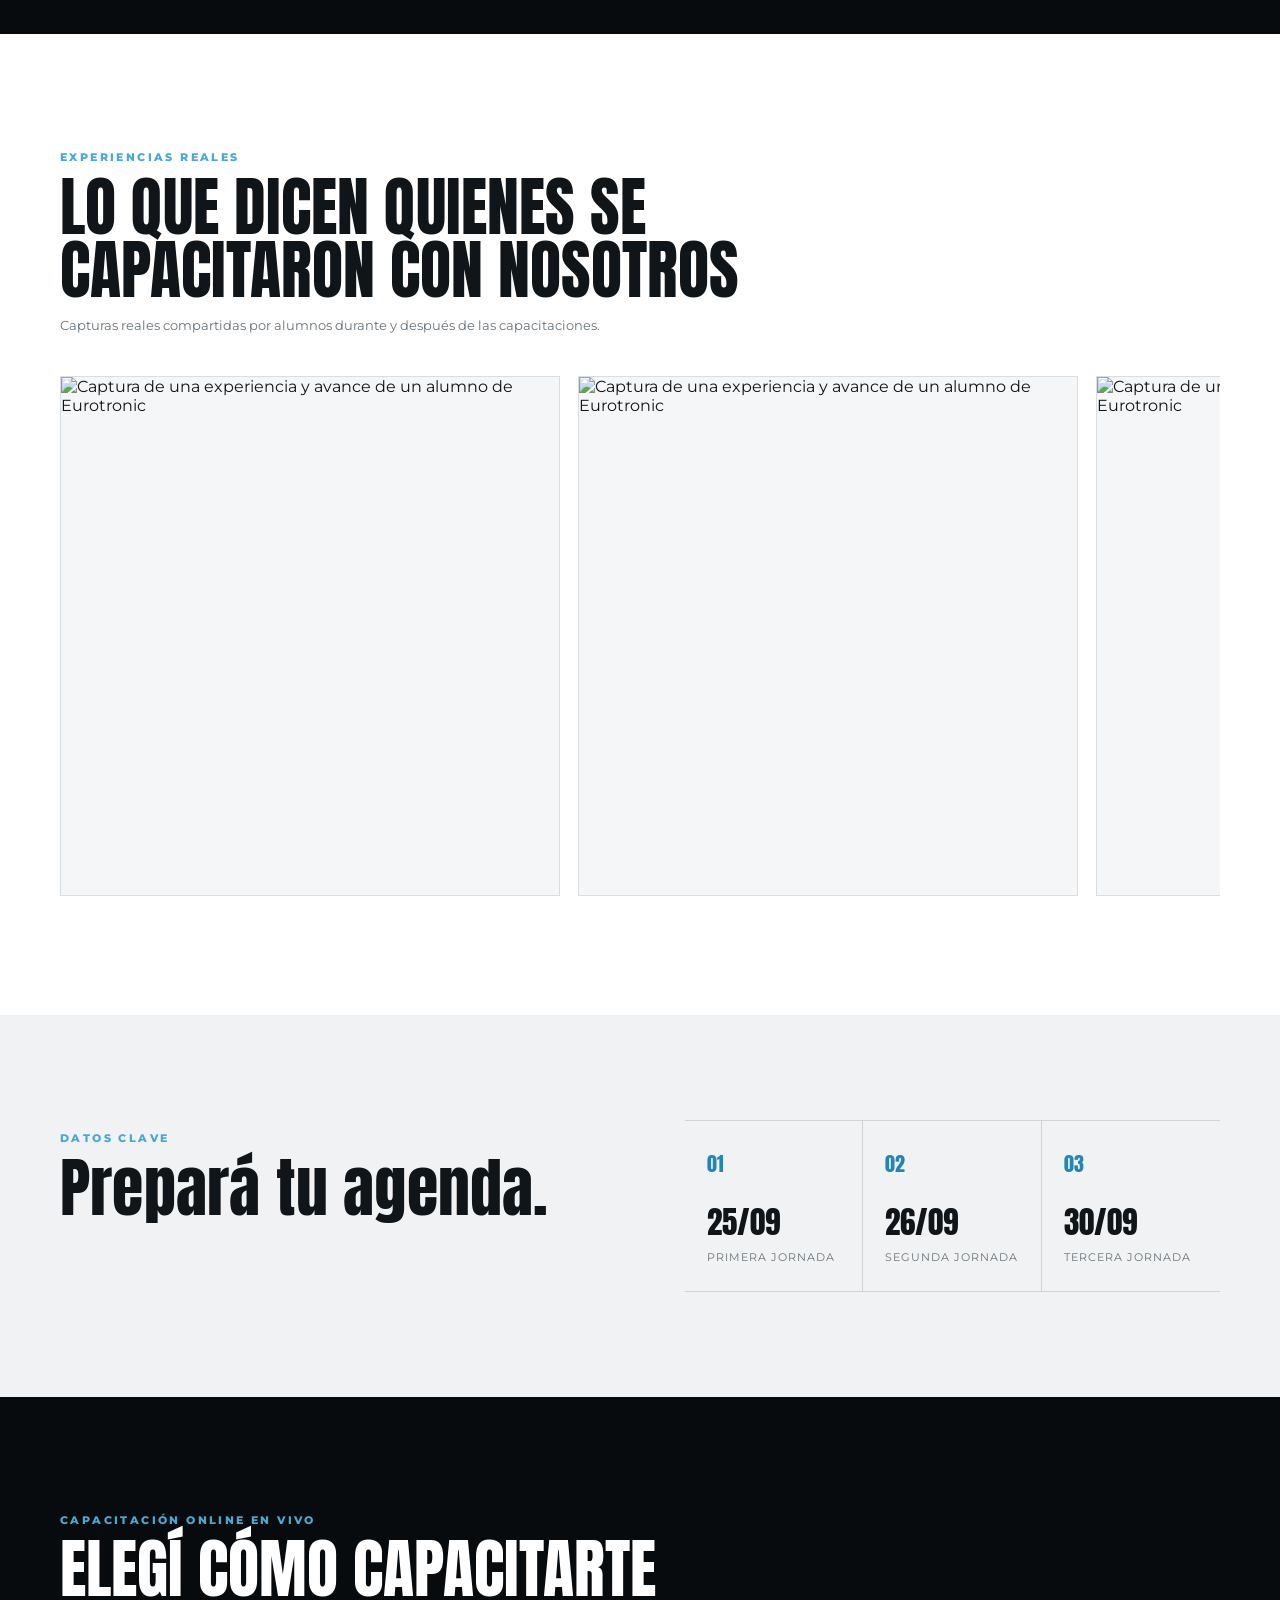
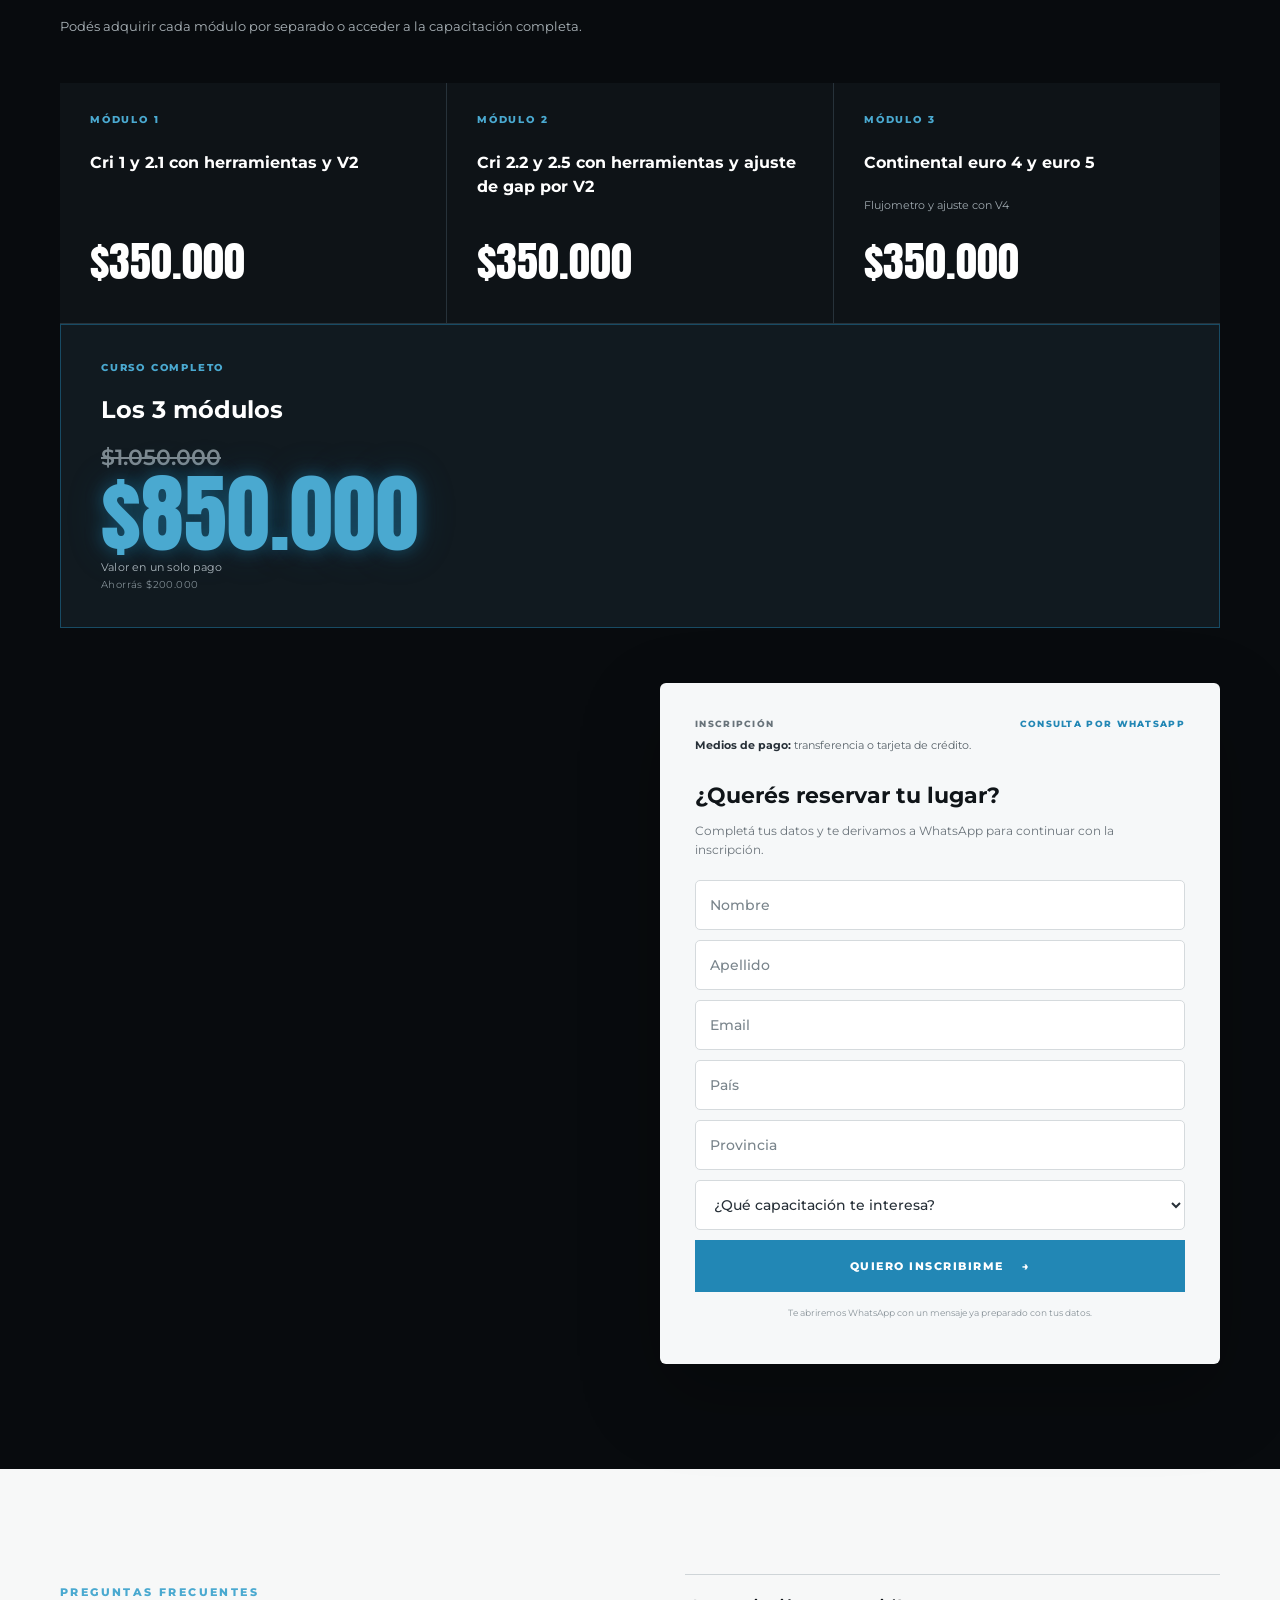
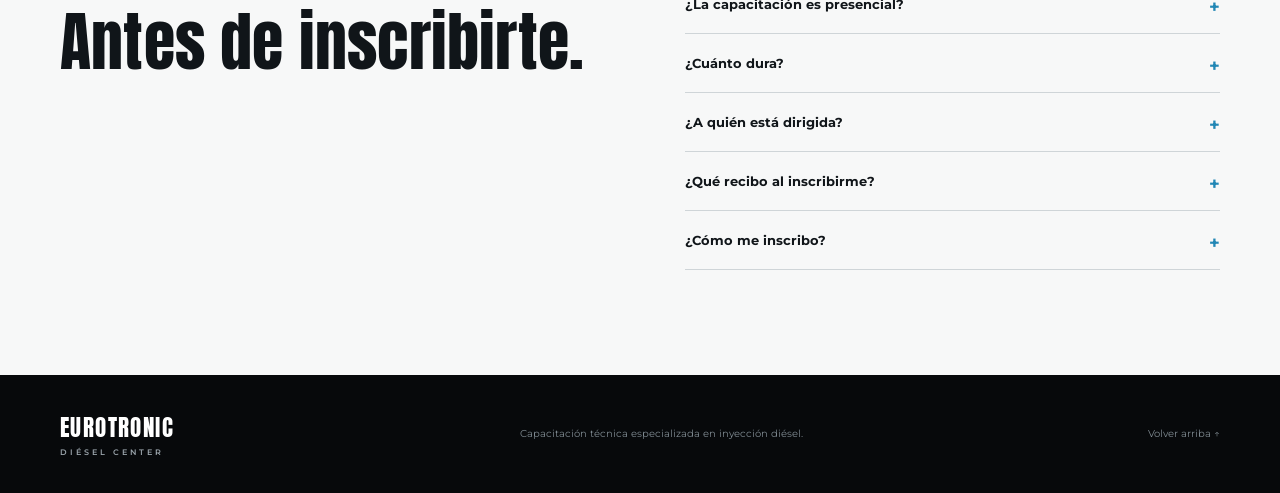
==== commit 5ee27a11: "Add files via upload" ====
--- a/index.html
+++ b/index.html
@@ -67,6 +67,38 @@
       </div>
     </section>
 
+    <section class="course-gallery section">
+      <div class="container">
+        <div class="gallery-heading">
+          <div>
+            <p class="section-kicker">EXPERIENCIAS DE CAPACITACIÓN</p>
+            <h2>¡PARA QUE LO LLEVES A LA PRÁCTICA!</h2>
+            <p>Y puedas aplicarlo en tu taller.</p>
+          </div>
+          <div class="gallery-controls" aria-label="Controles de fotos">
+            <button type="button" class="gallery-btn" data-gallery-prev aria-label="Foto anterior">←</button>
+            <button type="button" class="gallery-btn" data-gallery-next aria-label="Foto siguiente">→</button>
+          </div>
+        </div>
+        <div class="gallery-track" data-gallery-track tabindex="0" aria-label="Fotos de capacitaciones de Eurotronic">
+          <figure class="gallery-slide"><img src="assets/cursos/curso-01.jpg" alt="Capacitación técnica de Eurotronic Diésel Center" loading="lazy"></figure>
+          <figure class="gallery-slide"><img src="assets/cursos/curso-02.jpg" alt="Alumnos durante una capacitación de Eurotronic" loading="lazy"></figure>
+          <figure class="gallery-slide"><img src="assets/cursos/curso-03.jpg" alt="Grupo de alumnos en una capacitación de Eurotronic" loading="lazy"></figure>
+          <figure class="gallery-slide"><img src="assets/cursos/curso-04.jpg" alt="Práctica técnica durante una capacitación" loading="lazy"></figure>
+          <figure class="gallery-slide"><img src="assets/cursos/curso-05.jpg" alt="Alumnos trabajando durante una capacitación técnica" loading="lazy"></figure>
+          <figure class="gallery-slide"><img src="assets/cursos/curso-06.jpg" alt="Práctica de electrónica automotriz durante una capacitación" loading="lazy"></figure>
+          <figure class="gallery-slide"><img src="assets/cursos/curso-07.jpg" alt="Capacitación técnica para profesionales del diésel" loading="lazy"></figure>
+          <figure class="gallery-slide"><img src="assets/cursos/curso-08.jpg" alt="Alumnos realizando una práctica técnica" loading="lazy"></figure>
+          <figure class="gallery-slide"><img src="assets/cursos/curso-09.jpg" alt="Alumnos trabajando durante una práctica técnica" loading="lazy"></figure>
+          <figure class="gallery-slide"><img src="assets/cursos/curso-10.jpg" alt="Alumnos trabajando con una ECU durante una capacitación" loading="lazy"></figure>
+          <figure class="gallery-slide"><img src="assets/cursos/curso-11.jpg" alt="Práctica técnica de electrónica automotriz durante una capacitación" loading="lazy"></figure>
+          <figure class="gallery-slide"><img src="assets/cursos/curso-12.jpg" alt="Alumnos realizando una práctica con herramientas de programación" loading="lazy"></figure>
+          <figure class="gallery-slide"><img src="assets/cursos/curso-13.jpg" alt="Grupo de alumnos durante una capacitación técnica" loading="lazy"></figure>
+        </div>
+        <div class="gallery-hint">Deslizá para ver más fotos <span>→</span></div>
+      </div>
+    </section>
+
     <section class="syllabus section">
       <div class="container syllabus-grid">
         <div class="syllabus-sticky">
@@ -112,6 +144,35 @@
       </div>
     </section>
 
+    <section class="reviews section">
+      <div class="container">
+        <div class="reviews-heading">
+          <p class="section-kicker">EXPERIENCIAS REALES</p>
+          <h2>LO QUE DICEN QUIENES SE CAPACITARON CON NOSOTROS</h2>
+          <p>Capturas reales compartidas por alumnos durante y después de las capacitaciones.</p>
+        </div>
+        <div class="reviews-track" data-reviews-track tabindex="0" aria-label="Experiencias reales de alumnos de Eurotronic">
+          <figure class="review-shot"><img src="assets/reviews/current/review-01.jpg" alt="Captura de una experiencia y avance de un alumno de Eurotronic" loading="lazy"></figure>
+          <figure class="review-shot"><img src="assets/reviews/current/review-02.jpg" alt="Captura de una experiencia y avance de un alumno de Eurotronic" loading="lazy"></figure>
+          <figure class="review-shot"><img src="assets/reviews/current/review-03.jpg" alt="Captura de una experiencia y avance de un alumno de Eurotronic" loading="lazy"></figure>
+          <figure class="review-shot"><img src="assets/reviews/current/review-04.jpg" alt="Captura de una experiencia y avance de un alumno de Eurotronic" loading="lazy"></figure>
+          <figure class="review-shot"><img src="assets/reviews/current/review-05.jpg" alt="Captura de una experiencia y avance de un alumno de Eurotronic" loading="lazy"></figure>
+          <figure class="review-shot"><img src="assets/reviews/current/review-06.jpg" alt="Captura de una experiencia y avance de un alumno de Eurotronic" loading="lazy"></figure>
+          <figure class="review-shot"><img src="assets/reviews/current/review-07.jpg" alt="Captura de una experiencia y avance de un alumno de Eurotronic" loading="lazy"></figure>
+          <figure class="review-shot"><img src="assets/reviews/current/review-08.jpg" alt="Captura de una experiencia y avance de un alumno de Eurotronic" loading="lazy"></figure>
+          <figure class="review-shot"><img src="assets/reviews/current/review-09.jpg" alt="Captura de una experiencia y avance de un alumno de Eurotronic" loading="lazy"></figure>
+          <figure class="review-shot"><img src="assets/reviews/current/review-10.jpg" alt="Captura de una experiencia y avance de un alumno de Eurotronic" loading="lazy"></figure>
+          <figure class="review-shot"><img src="assets/reviews/current/review-11.jpg" alt="Captura de una experiencia y avance de un alumno de Eurotronic" loading="lazy"></figure>
+          <figure class="review-shot"><img src="assets/reviews/current/review-12.jpg" alt="Captura de una experiencia y avance de un alumno de Eurotronic" loading="lazy"></figure>
+          <figure class="review-shot"><img src="assets/reviews/current/review-13.jpg" alt="Captura de una experiencia y avance de un alumno de Eurotronic" loading="lazy"></figure>
+          <figure class="review-shot"><img src="assets/reviews/current/review-14.jpg" alt="Captura de una experiencia y avance de un alumno de Eurotronic" loading="lazy"></figure>
+          <figure class="review-shot"><img src="assets/reviews/current/review-15.jpg" alt="Captura de una experiencia y avance de un alumno de Eurotronic" loading="lazy"></figure>
+          <figure class="review-shot"><img src="assets/reviews/current/review-16.jpg" alt="Captura de una experiencia y avance de un alumno de Eurotronic" loading="lazy"></figure>
+        </div>
+        <div class="reviews-hint">Deslizá para ver más testimonios <span>→</span></div>
+      </div>
+    </section>
+
     <section class="info section">
       <div class="container info-grid">
         <div><p class="section-kicker">DATOS CLAVE</p><h2>Prepará tu agenda.</h2></div>
@@ -151,12 +212,14 @@
             <span class="pricing-label">CURSO COMPLETO</span>
             <h3>Los 3 módulos</h3>
             <div class="price"><del>$1.050.000</del><strong>$850.000</strong></div>
+            <small class="price-note">Valor en un solo pago</small>
             <small>Ahorrás $200.000</small>
           </article>
         </div>
         <div class="registration-wrap">
           <div class="payment-card">
             <div class="payment-top"><span>INSCRIPCIÓN</span><span class="secure">CONSULTA POR WHATSAPP</span></div>
+            <p class="payment-methods"><strong>Medios de pago:</strong> transferencia o tarjeta de crédito.</p>
             <h3>¿Querés reservar tu lugar?</h3>
             <p>Completá tus datos y te derivamos a WhatsApp para continuar con la inscripción.</p>
             <form id="registration-form" class="registration-form">
--- a/styles.css
+++ b/styles.css
@@ -1,3 +1,44 @@
-:root{--bg:#080b0e;--panel:#10151a;--panel2:#141b21;--text:#f2f5f6;--muted:#a6afb6;--line:#263139;--accent:#2287b5;--accent2:#4aa9d0;--white:#fff;--max:1160px}*{box-sizing:border-box}html{scroll-behavior:smooth}body{margin:0;background:#f0f2f3;color:#101519;font-family:Montserrat,Arial,sans-serif}a{text-decoration:none;color:inherit}.container{width:min(calc(100% - 40px),var(--max));margin:auto}.site-header{position:absolute;z-index:20;top:0;left:0;width:100%;border-bottom:1px solid rgba(255,255,255,.12)}.header-inner{height:82px;display:flex;align-items:center;justify-content:space-between}.brand{font-family:Anton,Impact,sans-serif;letter-spacing:1.4px;font-size:23px;color:#fff}.brand span{display:block;font:600 8px/1.2 Montserrat,sans-serif;letter-spacing:3px;color:#9aa4ab;margin-top:3px}.brand-logo{display:flex;align-items:center;height:82px}.brand-logo img{display:block;width:190px;height:auto;max-height:76px;object-fit:contain}.header-cta{font-size:11px;font-weight:800;letter-spacing:1.4px;color:#fff;border:1px solid rgba(255,255,255,.4);padding:12px 17px}.hero{min-height:790px;position:relative;display:flex;align-items:center;overflow:hidden;background:#080b0e;color:#fff}.hero-bg{position:absolute;inset:0;background-image:linear-gradient(90deg,rgba(5,8,10,.96) 0%,rgba(5,8,10,.84) 42%,rgba(5,8,10,.64) 100%),url('assets/hero-lab.jpg');background-size:cover;background-position:center;filter:saturate(.7)}.hero-grid{position:absolute;inset:0;background-image:linear-gradient(rgba(34,135,181,.08) 1px,transparent 1px),linear-gradient(90deg,rgba(34,135,181,.08) 1px,transparent 1px);background-size:56px 56px;mask-image:linear-gradient(to right,black,transparent 75%);opacity:.45}.hero-content{position:relative;padding-top:100px}.eyebrow,.section-kicker{font-size:11px;font-weight:800;letter-spacing:2.4px;color:var(--accent2)}.eyebrow{display:flex;align-items:center;gap:10px}.eyebrow span{width:30px;height:2px;background:var(--accent)}h1,h2,h3{margin:0}.hero h1{font:normal clamp(52px,7vw,92px)/.94 Anton,Impact,sans-serif;letter-spacing:.3px;max-width:900px;margin:22px 0}.hero h1 em{font-style:normal;color:var(--accent2)}.hero-lead{max-width:640px;color:#d3d8dc;font-size:17px;line-height:1.7}.hero-meta{display:flex;gap:0;margin:38px 0 35px}.hero-meta>div{padding:0 28px;border-left:1px solid #41505a}.hero-meta>div:first-child{padding-left:0;border-left:0}.hero-meta strong{display:block;font-size:13px;letter-spacing:1px}.hero-meta small{display:block;margin-top:7px;color:#8f9aa2;font-size:10px;text-transform:uppercase;letter-spacing:1.4px}.btn{display:inline-flex;justify-content:center;align-items:center;gap:18px;min-height:52px;padding:0 24px;border:0;font:800 11px Montserrat,sans-serif;letter-spacing:1.5px;cursor:pointer}.btn-primary{background:var(--accent);color:#fff}.btn-primary:hover{background:#2b99c9}.btn-outline{background:transparent;border:1px solid var(--accent);color:var(--accent)}.btn-full{width:100%}.scroll-note{position:absolute;bottom:22px;left:50%;transform:translateX(-50%);font-size:9px;letter-spacing:2px;color:#87939b}.scroll-note span{margin-left:12px;color:var(--accent)}.section{padding:105px 0}.section-dark{background:var(--bg);color:#fff}.intro-grid,.info-grid,.capture-grid,.faq-grid{display:grid;grid-template-columns:1fr 1fr;gap:90px;align-items:start}.intro h2,.section-head h2,.syllabus h2,.info h2,.capture-grid h2,.faq h2{font:normal clamp(42px,5vw,66px)/.98 Anton,Impact,sans-serif;letter-spacing:.2px;margin-top:12px}.intro h2 span,.syllabus h2 span,.capture-grid h2 span{color:var(--accent)}.intro-copy{font-size:16px;line-height:1.9;color:#4c565d}.intro-copy p+p{margin-top:24px}.section-head{display:flex;justify-content:space-between;align-items:end;margin-bottom:50px}.technical-tag{font-size:10px;font-weight:800;letter-spacing:1.8px;border:1px solid #2a3942;padding:13px 16px;color:#b9c3c8}.technical-tag span{color:var(--accent);padding:0 7px}.module-grid{display:grid;grid-template-columns:repeat(3,1fr);gap:1px;background:#27323a}.module-card{background:#0e1317;padding:32px;min-height:245px;display:flex;flex-direction:column;justify-content:space-between}.module-label{font-size:10px;font-weight:800;letter-spacing:1.8px;color:var(--accent2)}.module-card h3{font-size:18px;line-height:1.35;letter-spacing:.3px;max-width:360px;margin-top:14px}.module-card p{font-size:12px;line-height:1.7;color:#9ea8ae;margin:10px 0 0;max-width:360px}.module-card{justify-content:flex-start}.module-label{margin-bottom:auto}.syllabus-grid{display:grid;grid-template-columns:360px 1fr;gap:100px}.syllabus-sticky{position:sticky;top:100px}.syllabus-sticky>p:not(.section-kicker){font-size:13px;color:#6a747b;line-height:1.8;margin:25px 0}.text-link{font-size:11px;font-weight:800;color:var(--accent);letter-spacing:1px}.syllabus-list{border-top:0}.syllabus-list .syllabus-item{position:relative;display:flex;align-items:flex-start;gap:18px;margin:0 0 10px;padding:18px 20px 18px 18px;background:#eef2f4;border-left:4px solid var(--accent);font-size:13px;line-height:1.6;font-weight:700;box-shadow:0 4px 14px rgba(16,21,25,.05)}.syllabus-list .syllabus-item::before{content:'→';flex:0 0 20px;color:var(--accent);font-weight:800;font-size:18px;line-height:1.6}.syllabus-list .syllabus-item::after{content:none}.syllabus-list .syllabus-item:hover{background:#e5ebee}.definitive-method{grid-column:1/-1;text-align:center;margin-top:32px;font:normal clamp(34px,4vw,52px)/1 Anton,Impact,sans-serif;color:var(--accent)}.centered{text-align:center;display:block}.include-grid{display:grid;grid-template-columns:repeat(5,1fr);gap:1px;background:#27323a}.include-card{background:#0e1317;padding:30px;min-height:220px}.timeline{display:grid;grid-template-columns:repeat(3,1fr);border-top:1px solid #cdd3d7;border-bottom:1px solid #cdd3d7}.timeline div{padding:27px 22px;border-right:1px solid #cdd3d7}.timeline div:last-child{border-right:0}.timeline span{display:block;color:var(--accent);font:normal 20px Anton}.timeline strong{font:normal 31px Anton;display:block;margin:20px 0 5px}.timeline p{margin:0;color:#6b747a;font-size:11px;text-transform:uppercase;letter-spacing:1px}.offer-heading{max-width:760px;margin-bottom:45px}.offer-heading h2{font:normal clamp(46px,5vw,72px)/.98 Anton;margin:10px 0 15px}.offer-heading>p:not(.section-kicker){font-size:13px;line-height:1.7;color:#aab3b8}.pricing-grid{display:grid;grid-template-columns:repeat(3,1fr);gap:1px;background:#27323a}.pricing-card{background:#0e1317;padding:30px;min-height:240px;display:flex;flex-direction:column;align-items:flex-start}.pricing-label{font-size:10px;font-weight:800;letter-spacing:1.8px;color:var(--accent2)}.pricing-card h3{font-size:16px;line-height:1.5;margin:25px 0 auto}.pricing-card>strong{font:normal 42px Anton;color:#fff}.pricing-card p{font-size:11px;color:#9ea8ae;margin:-8px 0 18px}.pricing-card-complete{grid-column:1/-1;background:#111a20;border:1px solid rgba(34,135,181,.45);padding:36px 40px;min-height:250px}.pricing-card-complete h3{font-size:24px;margin:18px 0 4px}.pricing-card-complete .price{margin:12px 0 4px}.pricing-card-complete small{font-size:10px;color:#7f8b92;letter-spacing:.4px}.price{display:flex;flex-direction:column;align-items:flex-start;gap:2px}.price del{font:600 22px Montserrat;color:#7e8a91;text-decoration-thickness:2px}.price strong{font:normal clamp(64px,7vw,86px)/.95 Anton,Impact,sans-serif;color:var(--accent2);text-shadow:0 0 18px rgba(34,135,181,.45),0 0 42px rgba(34,135,181,.2);position:relative}.pricing-card-complete .price strong{font-size:clamp(64px,7vw,86px)}.price strong::after{content:'';position:absolute;inset:-8px -18px;z-index:-1;background:rgba(34,135,181,.10);filter:blur(16px);border-radius:8px}.offer-copy>p{color:#aab3b8;font-size:13px;line-height:1.7}.offer-copy ul{padding:0;list-style:none;margin:30px 0 0}.offer-copy li{font-size:12px;padding:10px 0;border-bottom:1px solid #263139;color:#d6dce0}.offer-copy li:before{content:'✓';color:var(--accent);margin-right:12px}.registration-wrap{display:flex;justify-content:flex-end;margin-top:55px}.registration-wrap .payment-card{width:min(100%,560px)}.payment-card{background:#f6f8f9;color:#101519;padding:35px;border-radius:6px;box-shadow:0 30px 80px rgba(0,0,0,.25)}.payment-top{display:flex;justify-content:space-between;font-size:9px;font-weight:800;letter-spacing:1.3px;color:#68737a}.secure{color:#2287b5}.payment-card h3{font-size:22px;margin:28px 0 10px}.payment-card>p{font-size:12px;line-height:1.6;color:#6b747b}.registration-form{display:grid;gap:10px;margin-top:20px}.registration-form input,.registration-form select{margin:0;font-size:14px}.registration-form input{width:100%;height:50px;padding:0 14px;border:1px solid #d5dadd;border-radius:5px;background:#fff;color:#273038;font:500 14px Montserrat,Arial,sans-serif}.registration-form input::placeholder{color:#7a858c;opacity:1}.registration-form select{width:100%;height:50px;padding:0 14px;border:1px solid #d5dadd;border-radius:5px;background:#fff;color:#273038;font:500 14px Montserrat,Arial,sans-serif}.payment-card label{display:block;font-size:10px;font-weight:800;margin:24px 0 7px}.payment-note{font-size:9px!important;text-align:center;color:#8a949a!important;margin-top:14px}.form-error{color:#b42318;font-size:11px;margin-top:10px;min-height:14px}.capture-grid{align-items:center}.capture-grid h2{max-width:560px}.capture-grid>div>p:not(.section-kicker){font-size:14px;line-height:1.8;color:#59636a;max-width:600px}.faq{background:#f7f8f8}.faq-list{border-top:1px solid #cfd5d8}.faq-list details{border-bottom:1px solid #cfd5d8}.faq-list summary{padding:21px 0;font-size:13px;font-weight:700;cursor:pointer;list-style:none}.faq-list summary::-webkit-details-marker{display:none}.faq-list summary:after{content:'+';float:right;color:var(--accent);font-size:18px}.faq-list details[open] summary:after{content:'−'}.faq-list p{font-size:12px;line-height:1.7;color:#687279;max-width:700px;padding:0 0 20px;margin:0}.footer{background:#07090b;color:#fff;padding:35px 0}.footer-inner{display:flex;align-items:center;justify-content:space-between;gap:30px}.footer p,.footer a{font-size:10px;color:#7f8a91}.inner-page{background:var(--bg);min-height:100vh;color:#fff}.registration{min-height:100vh;display:grid;place-items:center;padding:30px}.registration-card{width:min(100%,520px);background:#10151a;border:1px solid #263139;padding:42px}.registration-card h1{font:normal 54px Anton;margin:10px 0 15px}.registration-card form{display:grid;gap:11px}.registration-card input{background:#fff;color:#111}.registration-card .brand{margin-bottom:55px}
+:root{--bg:#080b0e;--panel:#10151a;--panel2:#141b21;--text:#f2f5f6;--muted:#a6afb6;--line:#263139;--accent:#2287b5;--accent2:#4aa9d0;--white:#fff;--max:1160px}*{box-sizing:border-box}html{scroll-behavior:smooth}body{margin:0;background:#f0f2f3;color:#101519;font-family:Montserrat,Arial,sans-serif}a{text-decoration:none;color:inherit}.container{width:min(calc(100% - 40px),var(--max));margin:auto}.site-header{position:absolute;z-index:20;top:0;left:0;width:100%;border-bottom:1px solid rgba(255,255,255,.12)}.header-inner{height:82px;display:flex;align-items:center;justify-content:space-between}.brand{font-family:Anton,Impact,sans-serif;letter-spacing:1.4px;font-size:23px;color:#fff}.brand span{display:block;font:600 8px/1.2 Montserrat,sans-serif;letter-spacing:3px;color:#9aa4ab;margin-top:3px}.brand-logo{display:flex;align-items:center;height:82px}.brand-logo img{display:block;width:190px;height:auto;max-height:76px;object-fit:contain}.header-cta{font-size:11px;font-weight:800;letter-spacing:1.4px;color:#fff;border:1px solid rgba(255,255,255,.4);padding:12px 17px}.hero{min-height:790px;position:relative;display:flex;align-items:center;overflow:hidden;background:#080b0e;color:#fff}.hero-bg{position:absolute;inset:0;background-image:linear-gradient(90deg,rgba(5,8,10,.96) 0%,rgba(5,8,10,.84) 42%,rgba(5,8,10,.64) 100%),url('assets/hero-lab.jpg');background-size:cover;background-position:center;filter:saturate(.7)}.hero-grid{position:absolute;inset:0;background-image:linear-gradient(rgba(34,135,181,.08) 1px,transparent 1px),linear-gradient(90deg,rgba(34,135,181,.08) 1px,transparent 1px);background-size:56px 56px;mask-image:linear-gradient(to right,black,transparent 75%);opacity:.45}.hero-content{position:relative;padding-top:100px}.eyebrow,.section-kicker{font-size:11px;font-weight:800;letter-spacing:2.4px;color:var(--accent2)}.eyebrow{display:flex;align-items:center;gap:10px}.eyebrow span{width:30px;height:2px;background:var(--accent)}h1,h2,h3{margin:0}.hero h1{font:normal clamp(52px,7vw,92px)/.94 Anton,Impact,sans-serif;letter-spacing:.3px;max-width:900px;margin:22px 0}.hero h1 em{font-style:normal;color:var(--accent2)}.hero-lead{max-width:640px;color:#d3d8dc;font-size:17px;line-height:1.7}.hero-meta{display:flex;gap:0;margin:38px 0 35px}.hero-meta>div{padding:0 28px;border-left:1px solid #41505a}.hero-meta>div:first-child{padding-left:0;border-left:0}.hero-meta strong{display:block;font-size:13px;letter-spacing:1px}.hero-meta small{display:block;margin-top:7px;color:#8f9aa2;font-size:10px;text-transform:uppercase;letter-spacing:1.4px}.btn{display:inline-flex;justify-content:center;align-items:center;gap:18px;min-height:52px;padding:0 24px;border:0;font:800 11px Montserrat,sans-serif;letter-spacing:1.5px;cursor:pointer}.btn-primary{background:var(--accent);color:#fff}.btn-primary:hover{background:#2b99c9}.btn-outline{background:transparent;border:1px solid var(--accent);color:var(--accent)}.btn-full{width:100%}.scroll-note{position:absolute;bottom:22px;left:50%;transform:translateX(-50%);font-size:9px;letter-spacing:2px;color:#87939b}.scroll-note span{margin-left:12px;color:var(--accent)}.section{padding:105px 0}.section-dark{background:var(--bg);color:#fff}.intro-grid,.info-grid,.capture-grid,.faq-grid{display:grid;grid-template-columns:1fr 1fr;gap:90px;align-items:start}.intro h2,.section-head h2,.syllabus h2,.info h2,.capture-grid h2,.faq h2{font:normal clamp(42px,5vw,66px)/.98 Anton,Impact,sans-serif;letter-spacing:.2px;margin-top:12px}.intro h2 span,.syllabus h2 span,.capture-grid h2 span{color:var(--accent)}.intro-copy{font-size:16px;line-height:1.9;color:#4c565d}.intro-copy p+p{margin-top:24px}.section-head{display:flex;justify-content:space-between;align-items:end;margin-bottom:50px}.technical-tag{font-size:10px;font-weight:800;letter-spacing:1.8px;border:1px solid #2a3942;padding:13px 16px;color:#b9c3c8}.technical-tag span{color:var(--accent);padding:0 7px}.module-grid{display:grid;grid-template-columns:repeat(3,1fr);gap:1px;background:#27323a}.module-card{background:#0e1317;padding:32px;min-height:245px;display:flex;flex-direction:column;justify-content:space-between}.module-label{font-size:10px;font-weight:800;letter-spacing:1.8px;color:var(--accent2)}.module-card h3{font-size:18px;line-height:1.35;letter-spacing:.3px;max-width:360px;margin-top:14px}.module-card p{font-size:12px;line-height:1.7;color:#9ea8ae;margin:10px 0 0;max-width:360px}.module-card{justify-content:flex-start}.module-label{margin-bottom:auto}.syllabus-grid{display:grid;grid-template-columns:360px 1fr;gap:100px}.syllabus-sticky{position:sticky;top:100px}.syllabus-sticky>p:not(.section-kicker){font-size:13px;color:#6a747b;line-height:1.8;margin:25px 0}.text-link{font-size:11px;font-weight:800;color:var(--accent);letter-spacing:1px}.syllabus-list{border-top:0}.syllabus-list .syllabus-item{position:relative;display:flex;align-items:flex-start;gap:18px;margin:0 0 10px;padding:18px 20px 18px 18px;background:#eef2f4;border-left:4px solid var(--accent);font-size:13px;line-height:1.6;font-weight:700;box-shadow:0 4px 14px rgba(16,21,25,.05)}.syllabus-list .syllabus-item::before{content:'→';flex:0 0 20px;color:var(--accent);font-weight:800;font-size:18px;line-height:1.6}.syllabus-list .syllabus-item::after{content:none}.syllabus-list .syllabus-item:hover{background:#e5ebee}.definitive-method{grid-column:1/-1;text-align:center;margin-top:32px;font:normal clamp(34px,4vw,52px)/1 Anton,Impact,sans-serif;color:var(--accent)}.centered{text-align:center;display:block}.include-grid{display:grid;grid-template-columns:repeat(5,1fr);gap:1px;background:#27323a}.include-card{background:#0e1317;padding:30px;min-height:220px}.timeline{display:grid;grid-template-columns:repeat(3,1fr);border-top:1px solid #cdd3d7;border-bottom:1px solid #cdd3d7}.timeline div{padding:27px 22px;border-right:1px solid #cdd3d7}.timeline div:last-child{border-right:0}.timeline span{display:block;color:var(--accent);font:normal 20px Anton}.timeline strong{font:normal 31px Anton;display:block;margin:20px 0 5px}.timeline p{margin:0;color:#6b747a;font-size:11px;text-transform:uppercase;letter-spacing:1px}.offer-heading{max-width:760px;margin-bottom:45px}.offer-heading h2{font:normal clamp(46px,5vw,72px)/.98 Anton;margin:10px 0 15px}.offer-heading>p:not(.section-kicker){font-size:13px;line-height:1.7;color:#aab3b8}.pricing-grid{display:grid;grid-template-columns:repeat(3,1fr);gap:1px;background:#27323a}.pricing-card{background:#0e1317;padding:30px;min-height:240px;display:flex;flex-direction:column;align-items:flex-start}.pricing-label{font-size:10px;font-weight:800;letter-spacing:1.8px;color:var(--accent2)}.pricing-card h3{font-size:16px;line-height:1.5;margin:25px 0 auto}.pricing-card>strong{font:normal 42px Anton;color:#fff}.pricing-card p{font-size:11px;color:#9ea8ae;margin:-8px 0 18px}.pricing-card-complete{grid-column:1/-1;background:#111a20;border:1px solid rgba(34,135,181,.45);padding:36px 40px;min-height:250px}.pricing-card-complete h3{font-size:24px;margin:18px 0 4px}.pricing-card-complete .price{margin:12px 0 4px}.pricing-card-complete small{font-size:10px;color:#7f8b92;letter-spacing:.4px}.pricing-card-complete .price-note{font-size:11px;color:#aeb8be;letter-spacing:.2px;margin:2px 0 4px}.payment-methods{font-size:11px!important;line-height:1.55!important;color:#59636a!important;margin:8px 0 0!important}.payment-methods strong{color:#273038}.price{display:flex;flex-direction:column;align-items:flex-start;gap:2px}.price del{font:600 22px Montserrat;color:#7e8a91;text-decoration-thickness:2px}.price strong{font:normal clamp(64px,7vw,86px)/.95 Anton,Impact,sans-serif;color:var(--accent2);text-shadow:0 0 18px rgba(34,135,181,.45),0 0 42px rgba(34,135,181,.2);position:relative}.pricing-card-complete .price strong{font-size:clamp(64px,7vw,86px)}.price strong::after{content:'';position:absolute;inset:-8px -18px;z-index:-1;background:rgba(34,135,181,.10);filter:blur(16px);border-radius:8px}.offer-copy>p{color:#aab3b8;font-size:13px;line-height:1.7}.offer-copy ul{padding:0;list-style:none;margin:30px 0 0}.offer-copy li{font-size:12px;padding:10px 0;border-bottom:1px solid #263139;color:#d6dce0}.offer-copy li:before{content:'✓';color:var(--accent);margin-right:12px}.registration-wrap{display:flex;justify-content:flex-end;margin-top:55px}.registration-wrap .payment-card{width:min(100%,560px)}.payment-card{background:#f6f8f9;color:#101519;padding:35px;border-radius:6px;box-shadow:0 30px 80px rgba(0,0,0,.25)}.payment-top{display:flex;justify-content:space-between;font-size:9px;font-weight:800;letter-spacing:1.3px;color:#68737a}.secure{color:#2287b5}.payment-card h3{font-size:22px;margin:28px 0 10px}.payment-card>p{font-size:12px;line-height:1.6;color:#6b747b}.registration-form{display:grid;gap:10px;margin-top:20px}.registration-form input,.registration-form select{margin:0;font-size:14px}.registration-form input{width:100%;height:50px;padding:0 14px;border:1px solid #d5dadd;border-radius:5px;background:#fff;color:#273038;font:500 14px Montserrat,Arial,sans-serif}.registration-form input::placeholder{color:#7a858c;opacity:1}.registration-form select{width:100%;height:50px;padding:0 14px;border:1px solid #d5dadd;border-radius:5px;background:#fff;color:#273038;font:500 14px Montserrat,Arial,sans-serif}.payment-card label{display:block;font-size:10px;font-weight:800;margin:24px 0 7px}.payment-note{font-size:9px!important;text-align:center;color:#8a949a!important;margin-top:14px}.form-error{color:#b42318;font-size:11px;margin-top:10px;min-height:14px}.capture-grid{align-items:center}.capture-grid h2{max-width:560px}.capture-grid>div>p:not(.section-kicker){font-size:14px;line-height:1.8;color:#59636a;max-width:600px}.faq{background:#f7f8f8}.faq-list{border-top:1px solid #cfd5d8}.faq-list details{border-bottom:1px solid #cfd5d8}.faq-list summary{padding:21px 0;font-size:13px;font-weight:700;cursor:pointer;list-style:none}.faq-list summary::-webkit-details-marker{display:none}.faq-list summary:after{content:'+';float:right;color:var(--accent);font-size:18px}.faq-list details[open] summary:after{content:'−'}.faq-list p{font-size:12px;line-height:1.7;color:#687279;max-width:700px;padding:0 0 20px;margin:0}.footer{background:#07090b;color:#fff;padding:35px 0}.footer-inner{display:flex;align-items:center;justify-content:space-between;gap:30px}.footer p,.footer a{font-size:10px;color:#7f8a91}.inner-page{background:var(--bg);min-height:100vh;color:#fff}.registration{min-height:100vh;display:grid;place-items:center;padding:30px}.registration-card{width:min(100%,520px);background:#10151a;border:1px solid #263139;padding:42px}.registration-card h1{font:normal 54px Anton;margin:10px 0 15px}.registration-card form{display:grid;gap:11px}.registration-card input{background:#fff;color:#111}.registration-card .brand{margin-bottom:55px}
 @media(max-width:900px){.module-grid{grid-template-columns:1fr}.include-grid{grid-template-columns:1fr 1fr}.intro-grid,.info-grid,.capture-grid,.faq-grid{grid-template-columns:1fr;gap:45px}.syllabus-grid{grid-template-columns:1fr;gap:50px}.syllabus-sticky{position:static}.offer-grid{gap:45px}.hero{min-height:760px}.hero-meta{flex-wrap:wrap;gap:20px}.hero-meta>div{padding-right:20px}.footer-inner{flex-wrap:wrap}.header-cta{display:none}.header-logo{width:150px;height:58px}.brand-logo img{width:160px;max-height:64px}}
 @media(max-width:560px){.pricing-grid{grid-template-columns:1fr}.pricing-card-complete{grid-column:1}.container{width:min(calc(100% - 28px),var(--max))}.hero h1{font-size:52px}.hero-lead{font-size:14px}.hero-meta{display:grid;grid-template-columns:1fr 1fr}.hero-meta>div{padding:0 15px}.hero-meta>div:nth-child(3){grid-column:span 2;padding-left:0;border-left:0}.module-grid{grid-template-columns:1fr}.include-grid{grid-template-columns:1fr}.timeline{grid-template-columns:1fr}.timeline div{border-right:0;border-bottom:1px solid #cdd3d7}.timeline div:last-child{border-bottom:0}.section{padding:75px 0}.payment-card{padding:25px}.registration{padding:14px}.registration-card{padding:28px 22px}.registration-card h1{font-size:46px}}
+
+.course-gallery{background:#f7f8f8;overflow:hidden}.gallery-heading{display:flex;align-items:end;justify-content:space-between;gap:30px;margin-bottom:38px}.gallery-heading h2{font:normal clamp(38px,4.6vw,62px)/.98 Anton,Impact,sans-serif;margin:12px 0 8px;max-width:820px}.gallery-heading>div:first-child>p:last-child{margin:0;color:#59636a;font-size:14px;line-height:1.7}.gallery-controls{display:flex;gap:8px;flex:0 0 auto}.gallery-btn{width:46px;height:46px;border:1px solid #cbd2d6;background:#fff;color:#1b252b;font:800 18px Montserrat,sans-serif;cursor:pointer;transition:.2s}.gallery-btn:hover{border-color:var(--accent);color:var(--accent)}.gallery-track{display:flex;gap:18px;overflow-x:auto;scroll-snap-type:x mandatory;scroll-behavior:smooth;padding:2px 0 14px;scrollbar-width:none}.gallery-track::-webkit-scrollbar{display:none}.gallery-slide{margin:0;flex:0 0 calc((100% - 36px)/3);aspect-ratio:4/3;background:#dfe4e7;overflow:hidden;scroll-snap-align:start}.gallery-slide img{width:100%;height:100%;display:block;object-fit:cover;transition:transform .45s ease}.gallery-slide:hover img{transform:scale(1.025)}.gallery-hint{display:none;margin-top:12px;font-size:10px;text-transform:uppercase;letter-spacing:1.5px;color:#8a949a}.gallery-hint span{color:var(--accent);margin-left:6px}.reviews{background:#fff}.reviews-heading{max-width:860px;margin-bottom:48px}.reviews-heading h2{font:normal clamp(40px,5vw,66px)/.98 Anton,Impact,sans-serif;margin-top:12px}.reviews-grid{display:grid;grid-template-columns:repeat(3,1fr);gap:1px;background:#d7dde0}.review-card{background:#f7f8f8;min-height:250px;padding:30px;display:flex;flex-direction:column}.review-mark{font:normal 58px/0.7 Georgia,serif;color:var(--accent);margin-bottom:22px}.review-card p{font-size:13px;line-height:1.8;color:#3e484e;margin:0}.review-card small{margin-top:auto;padding-top:24px;font-size:9px;text-transform:uppercase;letter-spacing:1.5px;color:#8a949a}.review-card:nth-child(2){grid-row:span 2}.review-card:nth-child(5){grid-column:2 / 4}
+@media(max-width:900px){.gallery-slide{flex-basis:calc((100% - 18px)/2)}.reviews-grid{grid-template-columns:1fr 1fr}.review-card:nth-child(2){grid-row:auto}.review-card:nth-child(5){grid-column:auto}}
+@media(max-width:560px){.gallery-heading{align-items:start;flex-direction:column;margin-bottom:28px}.gallery-controls{display:none}.gallery-slide{flex-basis:86%;aspect-ratio:4/3}.gallery-hint{display:block}.reviews-grid{grid-template-columns:1fr}.reviews-heading{margin-bottom:34px}.review-card{min-height:0}.review-card:nth-child(2),.review-card:nth-child(5){grid-row:auto;grid-column:auto}}
+
+/* Carruseles: avance automático + pausa al interactuar */
+.course-gallery .gallery-track,
+.reviews-track{scrollbar-width:none}
+.course-gallery .gallery-track::-webkit-scrollbar,
+.reviews-track::-webkit-scrollbar{display:none}
+
+.reviews{background:#fff;overflow:hidden}.reviews-heading{max-width:900px;margin-bottom:38px}.reviews-heading h2{font:normal clamp(40px,5vw,66px)/.98 Anton,Impact,sans-serif;margin:12px 0}.reviews-heading>p:last-child{font-size:13px;line-height:1.7;color:#687279;max-width:720px;margin:0}
+.reviews-track{display:flex;gap:18px;overflow-x:auto;scroll-snap-type:x mandatory;scroll-behavior:smooth;padding:2px 0 14px;outline:none}
+.review-shot{margin:0;flex:0 0 calc((100% - 36px)/3);aspect-ratio:9/14;background:#e8ecee;overflow:hidden;scroll-snap-align:start;position:relative;border:1px solid #d8dee1}
+.review-shot img{position:absolute;left:0;top:-54px;width:100%;height:auto;display:block}
+.reviews-hint{display:none;margin-top:12px;font-size:10px;text-transform:uppercase;letter-spacing:1.5px;color:#8a949a}.reviews-hint span{color:var(--accent);margin-left:6px}
+@media(max-width:900px){.review-shot{flex-basis:calc((100% - 18px)/2)}}
+@media(max-width:560px){.review-shot{flex-basis:86%;aspect-ratio:9/14}.reviews-hint{display:block}}
+
+/* Ajuste de reseñas: mostrar las capturas completas, sin recortes ni textos agregados. */
+.reviews-track{align-items:flex-start;scroll-snap-type:x mandatory}
+.review-shot{flex:0 0 auto;width:min(500px,72vw);height:520px;aspect-ratio:auto;background:#f4f6f7;border:1px solid #d8dee1;display:flex;align-items:center;justify-content:center;overflow:hidden;scroll-snap-align:start}
+.review-shot img{position:static;width:100%;height:100%;object-fit:contain;display:block}
+
+/* En el carrusel de prácticas, las fotos nuevas se integran al mismo formato visual. */
+.gallery-track{overscroll-behavior-x:contain}
+
+@media(max-width:900px){
+  .review-shot{width:min(470px,78vw);height:500px}
+}
+@media(max-width:560px){
+  .review-shot{width:88vw;height:500px}
+}
+
+/* El auto-carrusel mueve únicamente su contenido horizontal y no la página. */
+.gallery-track,
+.reviews-track {
+  overscroll-behavior: contain;
+  overflow-y: hidden;
+  touch-action: pan-x;
+}
